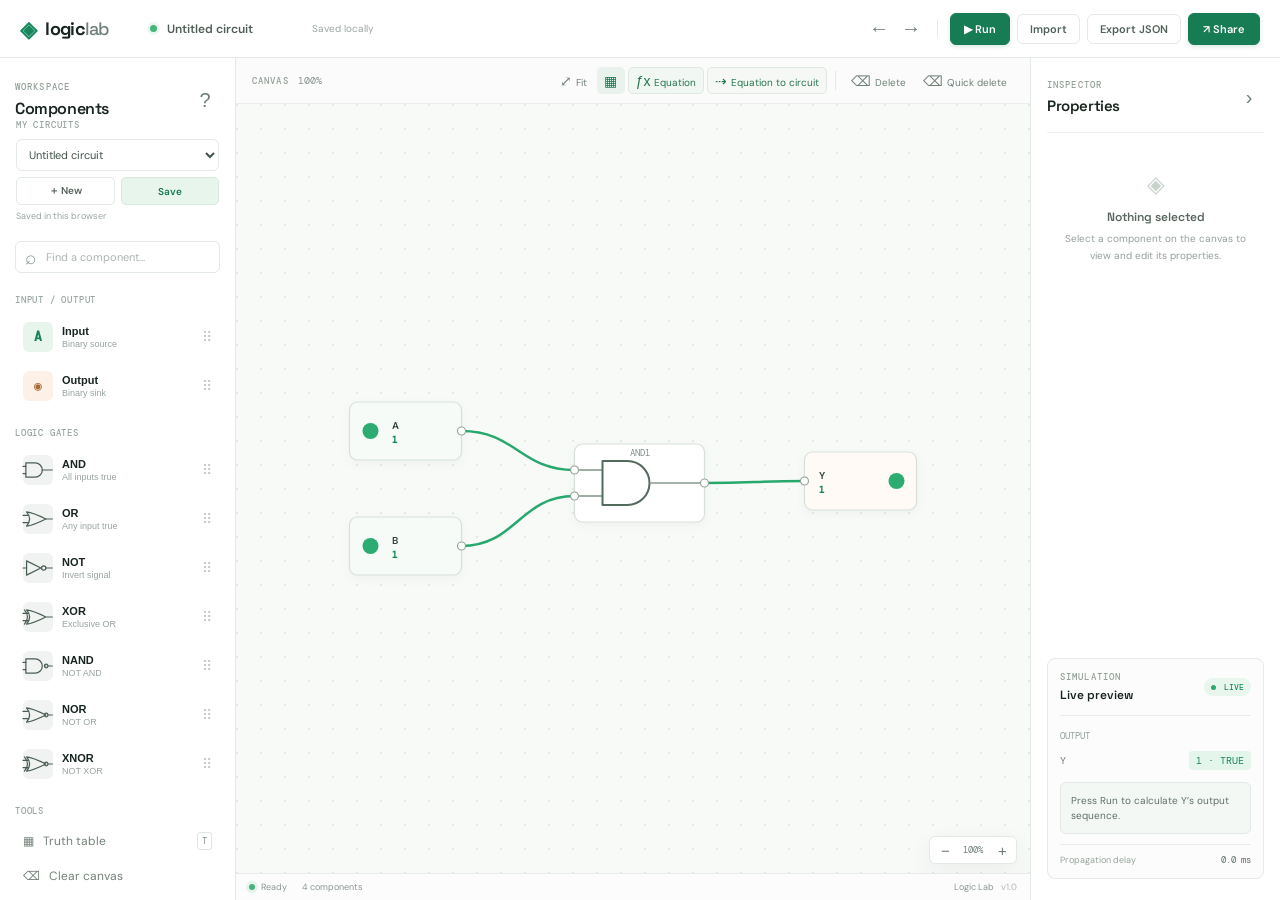
==== index.html @ 6791a7cc "Refresh canvas scroll navigation script" ====
<!doctype html>
<html lang="en">
<head>
  <meta charset="utf-8" />
  <meta name="viewport" content="width=device-width,initial-scale=1" />
  <meta name="theme-color" content="#f5f7f5" />
  <meta name="description" content="A modern, browser based Boolean logic circuit workbench." />
  <title>Logic Lab — Circuit Workbench</title>
  <link rel="preconnect" href="https://fonts.googleapis.com" />
  <link rel="preconnect" href="https://fonts.gstatic.com" crossorigin />
  <link href="https://fonts.googleapis.com/css2?family=DM+Mono:wght@400;500&family=DM+Sans:wght@400;500;600;700&family=Space+Grotesk:wght@500;600;700&display=swap" rel="stylesheet" />
  <link rel="stylesheet" href="style.css?v=20261019-33" />
</head>
<body>
  <header class="topbar">
    <a class="brand" href="#" aria-label="Logic Lab home"><span class="brand-mark">◈</span><span>logic<span class="brand-light">lab</span></span></a>
    <div class="project-name"><span class="live-dot"></span><input id="projectNameInput" class="project-name-input" value="Untitled circuit" maxlength="24" aria-label="Circuit name" title="Click to rename this circuit"/><span class="saved">Saved locally</span></div>
    <div class="top-actions"><div class="history-actions" style="display:inline-flex;flex-direction:row;flex-wrap:nowrap;align-items:center;gap:2px;white-space:nowrap"><button id="undoBtn" class="icon-btn" style="flex:0 0 30px" title="Undo (Ctrl/Cmd+Z)" aria-label="Undo">←</button><button id="redoBtn" class="icon-btn" style="flex:0 0 30px" title="Redo (Ctrl/Cmd+Shift+Z)" aria-label="Redo">→</button></div><span class="divider"></span><button id="runBtn" class="run-btn">▶ Run</button><button id="importBtn" class="quiet-btn">Import</button><button id="exportBtn" class="quiet-btn">Export JSON</button><button id="shareBtn" class="primary-btn">↗ <span>Share</span></button><input id="fileInput" type="file" accept="application/json,.json" hidden /></div>
  </header>
  <main class="app-shell">
    <aside class="left-rail">
      <div class="rail-heading"><div><div class="eyebrow">WORKSPACE</div><h1>Components</h1></div><button class="small-icon" id="helpBtn" title="How to use">?</button></div>
      <section class="circuit-manager" aria-label="Saved circuits"><div class="group-title">MY CIRCUITS</div><select id="circuitSelect" aria-label="Open a saved circuit"></select><div class="circuit-manager-actions"><button id="newCircuitBtn" type="button">＋ New</button><button id="saveCircuitBtn" type="button">Save</button></div><small>Saved in this browser</small></section>
      <label class="search"><span>⌕</span><input id="search" placeholder="Find a component…" /></label>
      <div class="component-group"><div class="group-title">INPUT / OUTPUT</div><div class="component-list">
        <button class="component" draggable="true" data-type="INPUT"><span class="comp-icon input-icon">A</span><span><b>Input</b><small>Binary source</small></span><span class="drag-hint">⠿</span></button>
        <button class="component" draggable="true" data-type="OUTPUT"><span class="comp-icon output-icon">◉</span><span><b>Output</b><small>Binary sink</small></span><span class="drag-hint">⠿</span></button>
      </div></div>
      <div class="component-group"><div class="group-title">LOGIC GATES</div><div class="component-list">
        <button class="component" draggable="true" data-type="AND"><span class="comp-icon gate-icon"><svg viewBox="0 0 42 28" aria-hidden="true"><path d="M4 4h13a10 10 0 0 1 0 20H4z"/><path d="M0 9h4M0 19h4M27 14h14"/></svg></span><span><b>AND</b><small>All inputs true</small></span><span class="drag-hint">⠿</span></button>
        <button class="component" draggable="true" data-type="OR"><span class="comp-icon gate-icon"><svg viewBox="0 0 42 28" aria-hidden="true"><path d="M5 4c9 1 17 5 27 10-10 5-18 9-27 10 6-7 6-13 0-20z"/><path d="M0 9h7M0 19h7M32 14h9"/></svg></span><span><b>OR</b><small>Any input true</small></span><span class="drag-hint">⠿</span></button>
        <button class="component" draggable="true" data-type="NOT"><span class="comp-icon gate-icon"><svg viewBox="0 0 42 28" aria-hidden="true"><path d="M0 14h5M5 4l20 10L5 24z"/><circle cx="29" cy="14" r="3"/><path d="M32 14h9"/></svg></span><span><b>NOT</b><small>Invert signal</small></span><span class="drag-hint">⠿</span></button>
        <button class="component" draggable="true" data-type="XOR"><span class="comp-icon gate-icon"><svg viewBox="0 0 42 28" aria-hidden="true"><path d="M5 4c9 1 17 5 27 10-10 5-18 9-27 10 6-7 6-13 0-20zM2 4c6 7 6 13 0 20M0 9h7M0 19h7M32 14h9"/></svg></span><span><b>XOR</b><small>Exclusive OR</small></span><span class="drag-hint">⠿</span></button>
        <button class="component" draggable="true" data-type="NAND"><span class="comp-icon gate-icon"><svg viewBox="0 0 42 28" aria-hidden="true"><path d="M4 4h13a10 10 0 0 1 0 20H4z"/><path d="M0 9h4M0 19h4M30 14h2M35 14h6"/><circle cx="32.5" cy="14" r="2.5"/></svg></span><span><b>NAND</b><small>NOT AND</small></span><span class="drag-hint">⠿</span></button>
        <button class="component" draggable="true" data-type="NOR"><span class="comp-icon gate-icon"><svg viewBox="0 0 42 28" aria-hidden="true"><path d="M5 4c9 1 17 5 27 10-10 5-18 9-27 10 6-7 6-13 0-20z"/><path d="M0 9h7M0 19h7M35 14h6"/><circle cx="32.5" cy="14" r="2.5"/></svg></span><span><b>NOR</b><small>NOT OR</small></span><span class="drag-hint">⠿</span></button>
        <button class="component" draggable="true" data-type="XNOR"><span class="comp-icon gate-icon"><svg viewBox="0 0 42 28" aria-hidden="true"><path d="M5 4c9 1 17 5 27 10-10 5-18 9-27 10 6-7 6-13 0-20zM2 4c6 7 6 13 0 20M0 9h7M0 19h7M35 14h6"/><circle cx="32.5" cy="14" r="2.5"/></svg></span><span><b>XNOR</b><small>NOT XOR</small></span><span class="drag-hint">⠿</span></button>
      </div></div>
      <div class="component-group"><div class="group-title">TOOLS</div><div class="tool-list"><button id="truthBtn">▦ <span>Truth table</span><kbd>T</kbd></button><button id="clearBtn">⌫ <span>Clear canvas</span></button><button id="termsBtn" type="button" title="Terms and laws reference" aria-label="Terms and laws" aria-haspopup="dialog">ⓘ <span>Terms &amp; laws</span></button></div></div>
      <div class="sidebar-foot"><span class="status-dot"></span> All changes saved in this browser</div>
    </aside>
    <section class="editor">
      <div class="canvas-toolbar"><div class="canvas-label"><span class="eyebrow">CANVAS</span><span class="zoom-label" id="zoomLabel">100%</span></div><div class="canvas-tools"><button id="fitBtn" title="Fit circuit">⤢ <span>Fit</span></button><button id="gridBtn" class="active" title="Toggle grid">▦</button><button id="equationBtn" title="Show the circuit as Boolean equations">ƒx <span>Equation</span></button><button id="buildEquationBtn" title="Build a circuit from a Boolean equation">⇢ <span>Equation to circuit</span></button><span class="divider"></span><button id="deleteBtn" title="Delete selected component or wire">⌫ <span>Delete</span></button><button id="quickDeleteBtn" class="quick-delete-btn" type="button" aria-pressed="false" title="Turn on click-to-delete">⌫ <span>Quick delete</span></button></div></div>
      <div id="canvasWrap" class="canvas-wrap"><svg id="canvas" aria-label="Logic circuit canvas"><defs><pattern id="grid" width="24" height="24" patternUnits="userSpaceOnUse"><circle cx="1" cy="1" r="1" fill="#dce3df" /></pattern><marker id="arrow" markerWidth="6" markerHeight="6" refX="5" refY="3" orient="auto"><path d="M0 0L6 3L0 6Z" fill="#73837a" /></marker></defs><rect id="gridRect" width="100%" height="100%" fill="url(#grid)"/><g id="wires"></g><g id="nodes"></g><g id="ghosts"></g></svg>
        <div class="canvas-empty" id="emptyState"><div class="empty-orbit"><span>¬</span><span>&amp;</span><span>∨</span><i>＋</i></div><h2>Your circuit starts here</h2><p>Drag a component onto the canvas<br/>or click one to add it.</p><div class="empty-shortcut"><kbd>⌘</kbd> <kbd>K</kbd><span>to search components</span></div></div>
        <div class="zoom-control"><button id="zoomOut" aria-label="Zoom out">−</button><span id="zoomReadout">100%</span><button id="zoomIn" aria-label="Zoom in">+</button></div>
      </div>
      <div class="bottom-panel" id="truthPanel"><div class="panel-head"><div><span class="eyebrow">ANALYSIS</span><h2>Truth table</h2></div><button class="small-icon" id="closeTruth" aria-label="Close truth table">×</button></div><div id="truthContent" class="truth-content"><div class="empty-analysis">Add an input and output to generate a truth table.</div></div></div>
      <div class="bottom-panel equation-panel" id="equationPanel"><div class="panel-head"><div><span class="eyebrow">ANALYSIS</span><h2>Boolean equations</h2></div><button class="small-icon" id="closeEquation" aria-label="Close Boolean equations">×</button></div><div id="equationContent" class="equation-content"><div class="empty-analysis">Add an output to show its Boolean equation.</div></div></div>
      <footer class="statusbar"><span><i class="status-dot"></i> Ready</span><span id="nodeCount">0 components</span><span class="status-right">Logic Lab <span>v1.0</span></span></footer>
    </section>
    <aside class="right-panel"><div class="properties-head"><div><div class="eyebrow">INSPECTOR</div><h2>Properties</h2></div><button class="small-icon" id="inspectorClose" title="Collapse inspector" aria-label="Collapse inspector">›</button></div><div id="inspector" class="inspector-content"><div class="inspector-empty"><div class="inspect-glyph">◈</div><h3>Nothing selected</h3><p>Select a component on the canvas to view and edit its properties.</p></div></div><div class="simulation-card"><div class="sim-head"><div><div class="eyebrow">SIMULATION</div><h3>Live preview</h3></div><span class="live-pill"><i></i> LIVE</span></div><div class="sim-result"><span class="sim-label">OUTPUT</span><div id="simOutputs" class="sim-output-list"><span class="no-output">Add an output node</span></div></div><div class="sim-foot"><span>Propagation delay</span><b>0.0 ms</b></div></div>
  </main>
  <div id="toast" class="toast" role="status"></div><div id="termsModal" class="modal-backdrop" hidden><section class="modal terms-modal" role="dialog" aria-modal="true" aria-labelledby="termsTitle"><button id="termsClose" class="modal-close" aria-label="Close terms">×</button><div class="eyebrow">LOGIC LAB REFERENCE</div><h2 id="termsTitle">Terms, laws &amp; gates</h2><p class="terms-intro">Boolean values are 0 (false) and 1 (true). In the equations below, + means OR, · means AND, a bar means NOT, and ⊕ means XOR.</p><div class="terms-grid"><section class="terms-section"><h3>Boolean laws</h3><dl class="terms-list"><div><dt>Identity</dt><dd>A + 0 = A, A · 1 = A. Adding 0 or ANDing with 1 leaves a value unchanged.</dd></div><div><dt>Annulment law</dt><dd>A + 1 = 1, A · 0 = 0. OR with 1 or AND with 0 fixes the result.</dd></div><div><dt>Idempotent</dt><dd>A + A = A, A · A = A. Repeating the same value has no effect.</dd></div><div><dt>Complement</dt><dd>A + Ā = 1, A · Ā = 0. A value and its inverse cover both cases.</dd></div><div><dt>Involution</dt><dd>Ā̄ = A. Negating a value twice returns the original value.</dd></div><div><dt>Commutative</dt><dd>A + B = B + A, A · B = B · A. The order of operands can change.</dd></div><div><dt>Associative</dt><dd>(A + B) + C = A + (B + C), and likewise for AND. Grouping can change.</dd></div><div><dt>Distributive</dt><dd>A · (B + C) = A · B + A · C, A + (B · C) = (A + B) · (A + C).</dd></div><div><dt>Absorption</dt><dd>A + (A · B) = A, A · (A + B) = A. The larger term adds nothing new.</dd></div><div><dt>De Morgan</dt><dd>(A · B)̄ = Ā + B̄, (A + B)̄ = Ā · B̄. NOT moves inward and swaps AND and OR.</dd></div><div><dt>Consensus</dt><dd>A · B + Ā · C + B · C = A · B + Ā · C. The consensus term is redundant.</dd></div><div><dt>XOR identity</dt><dd>A ⊕ A = 0, A ⊕ 0 = A, A ⊕ 1 = Ā.</dd></div><div><dt>Truth-table minimization</dt><dd>The app groups input rows that produce the same output to find a shorter equivalent equation.</dd></div></dl></section><section class="terms-section"><h3>Logic gates</h3><dl class="terms-list gate-terms"><div><dt>Input</dt><dd>A user-controlled 0 or 1 signal. Its optional repeating bit pattern is used for truth tables.</dd></div><div><dt>AND</dt><dd>Outputs 1 only when every connected input is 1.</dd></div><div><dt>OR</dt><dd>Outputs 1 when at least one connected input is 1.</dd></div><div><dt>NOT</dt><dd>One input, outputs its opposite (0 → 1, 1 → 0).</dd></div><div><dt>NAND</dt><dd>NOT AND: outputs 0 only when every connected input is 1.</dd></div><div><dt>NOR</dt><dd>NOT OR: outputs 1 only when every connected input is 0.</dd></div><div><dt>XOR</dt><dd>Outputs 1 when an odd number of connected inputs are 1, with two inputs, exactly one is 1.</dd></div><div><dt>XNOR</dt><dd>NOT XOR: outputs 1 when an even number of inputs are 1, with two inputs, both match.</dd></div><div><dt>Output</dt><dd>Displays the resulting signal. Connect it to the circuit you want to analyze.</dd></div></dl></section></div></section></div><div id="equationImportModal" class="modal-backdrop" hidden><div class="modal equation-import-modal" role="dialog" aria-modal="true" aria-labelledby="equationImportTitle"><button id="equationImportClose" class="modal-close" aria-label="Close">×</button><div class="eyebrow">EQUATION BUILDER</div><h2 id="equationImportTitle">Turn an equation into a circuit</h2><p>Use <code>&amp;</code> for AND, <code>+</code> for OR, and <code>~</code> for NOT. Group with parentheses. For example, <code>Y = ~(A &amp; B) + C</code>. NOT around a grouped AND or OR becomes a NAND or NOR gate. XOR and XNOR are not supported here yet.</p><label class="prop-label" for="equationInput">BOOLEAN EQUATION</label><textarea id="equationInput" class="equation-input" rows="4" maxlength="240" placeholder="Y = ~(A &amp; B) + C"></textarea><div id="equationInputStatus" class="equation-input-status" role="status">One equation per build. Input variables are created once, even when used more than once.</div><div class="equation-modal-actions"><button id="cancelEquationBuild" class="quiet-btn" type="button">Cancel</button><button id="createEquationCircuit" class="primary-btn" type="button">Build circuit</button></div></div></div><div id="modal" class="modal-backdrop" hidden><div class="modal"><button id="modalClose" class="modal-close">×</button><div class="eyebrow">LOGIC LAB</div><h2>Share your circuit</h2><p>Your design is saved in this browser. Export a JSON file to share it or continue on another device.</p><button id="modalExport" class="primary-btn">↓ Export circuit</button><button id="copyData" class="quiet-btn">Copy circuit data</button></div></div>
  <script src="app.js?v=20261020-07"></script>
</body>
</html>
---- style.css ----
:root{--paper:#f5f7f5;--white:#fff;--ink:#19251f;--muted:#84928a;--line:#e3e9e5;--green:#16875b;--mint:#e7f5ed;--orange:#e79655;--shadow:0 8px 24px #263d3010}*{box-sizing:border-box}body{margin:0;background:var(--paper);color:var(--ink);font-family:'DM Sans',sans-serif;font-size:13px}.topbar{height:58px;background:#fff;border-bottom:1px solid var(--line);display:flex;align-items:center;padding:0 20px;gap:40px}.brand{font-family:'Space Grotesk',sans-serif;font-weight:700;font-size:18px;letter-spacing:-.7px;color:var(--ink);text-decoration:none;display:flex;align-items:center;gap:9px}.brand-mark{color:#16875b;font-size:22px}.brand-light{font-weight:500;color:#718078}.project-name{display:flex;align-items:center;gap:5px;color:#4f5e56;font-weight:600;font-size:12px}.live-dot,.status-dot{width:7px;height:7px;background:#45b57d;border-radius:50%;display:inline-block;box-shadow:0 0 0 3px #45b57d1c}.saved{color:#9aa69f;font-size:10px;font-weight:400;margin-left:0}.top-actions{margin-left:auto;display:flex;align-items:center;gap:7px}.icon-btn,.small-icon{border:0;background:transparent;color:#708078;font-size:20px;width:30px;height:30px;border-radius:6px;cursor:pointer}.icon-btn:hover,.small-icon:hover{background:#f0f4f1}.divider{height:19px;width:1px;background:var(--line);margin:0 5px}.quiet-btn,.primary-btn{border:1px solid var(--line);background:#fff;padding:7px 12px;border-radius:6px;font:600 11px 'DM Sans',sans-serif;color:#506158;cursor:pointer}.quiet-btn:hover{border-color:#aabbb1}.primary-btn{background:#177c54;border-color:#177c54;color:#fff;padding:8px 14px;box-shadow:0 2px 4px #177c542a}.primary-btn:hover{background:#106c47}.app-shell{height:calc(100vh - 58px);min-height:570px;display:grid;grid-template-columns:236px minmax(420px,1fr) 250px}.left-rail,.right-panel{background:#fff;position:relative;z-index:1}.left-rail{border-right:1px solid var(--line);padding:23px 15px 48px}.rail-heading,.properties-head{display:flex;align-items:center;justify-content:space-between}.eyebrow{font:500 9px 'DM Mono',monospace;letter-spacing:1.1px;color:#94a198}.rail-heading h1,.properties-head h2{font:600 16px 'Space Grotesk',sans-serif;margin:5px 0 0;letter-spacing:-.4px}.search{display:flex;gap:8px;align-items:center;border:1px solid var(--line);border-radius:6px;height:32px;padding:0 9px;margin:17px 0 21px;color:#8a9990;font-size:19px}.search input{border:0;outline:0;width:100%;font:11px 'DM Sans',sans-serif;color:var(--ink)}.search input::placeholder{color:#abb5af}.component-group{margin:0 0 19px}.group-title{font:500 9px 'DM Mono',monospace;letter-spacing:.8px;color:#9aa69f;margin-bottom:8px;display:flex;justify-content:space-between}.group-title span{font-size:8px;border:1px solid var(--line);border-radius:3px;padding:1px 4px;letter-spacing:0}.component-list{display:grid;gap:4px}.component{width:100%;height:45px;background:#fff;border:1px solid transparent;border-radius:7px;display:flex;align-items:center;text-align:left;padding:5px 7px;gap:9px;cursor:grab;color:var(--ink);transition:.15s}.component:hover{background:#f7faf8;border-color:#e9eeea;transform:translateX(2px)}.component:active{cursor:grabbing}.component b{font-size:11px;display:block;font-weight:600}.component small{font-size:9px;color:#99a49e;display:block;margin-top:2px}.comp-icon{width:30px;height:30px;border-radius:6px;display:flex;justify-content:center;align-items:center;font:600 13px 'DM Mono',monospace;color:#18835a;background:#e8f5ed}.output-icon{color:#a96732;background:#fdf1e7}.gate-icon{color:#4b5e53;background:#f0f3f1;font-size:11px}.drag-hint{margin-left:auto;color:#c3cdc6;font-size:14px}.tool-list{display:grid;gap:3px}.tool-list button{height:32px;border:0;background:transparent;display:flex;align-items:center;gap:9px;color:#748178;font:12px 'DM Sans',sans-serif;padding:0 8px;border-radius:5px;cursor:pointer}.tool-list button:hover{background:#f3f6f4;color:#245a40}.tool-list kbd{margin-left:auto}.sidebar-foot{position:absolute;bottom:16px;left:16px;font-size:9px;color:#96a39b;display:flex;align-items:center;gap:7px}.sidebar-foot .status-dot{width:6px;height:6px}.editor{position:relative;overflow:hidden;display:flex;flex-direction:column;min-width:0}.canvas-toolbar{height:46px;display:flex;align-items:center;justify-content:space-between;padding:0 16px;background:#fafbfa;border-bottom:1px solid #e9eeea}.canvas-label{display:flex;align-items:center;gap:9px}.zoom-label{font:10px 'DM Mono',monospace;color:#87958d}.canvas-tools{display:flex;align-items:center;gap:3px}.canvas-tools button{border:0;background:transparent;border-radius:5px;height:27px;min-width:28px;padding:0 7px;color:#718078;cursor:pointer;font-size:14px}.canvas-tools button:hover,.canvas-tools button.active{background:#eaf2ed;color:#18794f}.canvas-tools button span{font:10px 'DM Sans',sans-serif}.canvas-wrap{position:relative;flex:1;overflow:hidden;background:#f8faf8}#canvas{width:100%;height:100%;touch-action:none;display:block}.canvas-empty{position:absolute;left:50%;top:47%;transform:translate(-50%,-50%);text-align:center;pointer-events:none;color:#85928a}.empty-orbit{position:relative;width:116px;height:88px;margin:0 auto 15px;border:1px dashed #cbd8cf;border-radius:50%;display:flex;align-items:center;justify-content:space-evenly;color:#638171;font:17px 'DM Mono',monospace}.empty-orbit:before{content:'';position:absolute;inset:10px 18px;border:1px solid #e0e9e3;border-radius:50%}.empty-orbit i{position:absolute;right:-5px;top:-4px;width:22px;height:22px;background:#fff;border:1px solid #e0e9e3;border-radius:50%;font:14px sans-serif;font-style:normal;display:grid;place-items:center;color:#178256}.canvas-empty h2{font:600 16px 'Space Grotesk',sans-serif;color:#526159;margin:0 0 6px}.canvas-empty p{font-size:11px;line-height:1.7;margin:0;color:#95a199}.empty-shortcut{font-size:9px;color:#9aa59e;margin-top:16px;display:flex;align-items:center;justify-content:center;gap:3px}.empty-shortcut span{margin-left:5px}kbd{border:1px solid #dfe5e1;border-radius:3px;background:#fff;padding:2px 4px;font:9px 'DM Mono',monospace;color:#7c8981}.canvas-hint{position:absolute;bottom:13px;left:15px;color:#a0aaa4;font-size:9px;pointer-events:none}.hint-key{font:9px 'DM Mono',monospace;border:1px solid #dfe5e1;border-radius:3px;padding:2px 4px;background:#fff}.hint-sep{padding:0 5px;color:#c0c9c3}.zoom-control{position:absolute;bottom:9px;right:13px;display:flex;align-items:center;gap:9px;background:white;border:1px solid var(--line);border-radius:6px;height:28px;padding:0 5px;box-shadow:var(--shadow);font:9px 'DM Mono',monospace;color:#728078}.zoom-control button{border:0;background:transparent;color:#6d7b72;cursor:pointer;font-size:15px;width:19px}.right-panel{border-left:1px solid var(--line);padding:21px 16px;display:flex;flex-direction:column}.properties-head{padding-bottom:17px;border-bottom:1px solid #edf0ee}.properties-head h2{font-size:15px}.inspector-content{flex:1;min-height:145px}.inspector-empty{padding:36px 12px;text-align:center;color:#94a198}.inspect-glyph{font-size:23px;color:#c8d3cc;margin-bottom:10px}.inspector-empty h3{font:600 12px 'Space Grotesk',sans-serif;color:#58665e;margin:0 0 6px}.inspector-empty p{font-size:10px;line-height:1.65;margin:0}.simulation-card{border:1px solid #e5ebe7;border-radius:8px;background:#fbfcfb;padding:12px;margin-top:auto}.sim-head{display:flex;justify-content:space-between;align-items:center}.sim-head h3{font:600 12px 'Space Grotesk',sans-serif;margin:4px 0 0}.live-pill{font:500 8px 'DM Mono',monospace;color:#1b8a5b;background:#e8f6ee;border-radius:20px;padding:4px 7px}.live-pill i{display:inline-block;width:5px;height:5px;background:#2bab70;border-radius:50%;margin-right:3px}.sim-result{border-top:1px solid #e8ede9;border-bottom:1px solid #e8ede9;margin-top:12px;padding:10px 0}.sim-label{font:9px 'DM Mono',monospace;color:#929f97}.sim-output-list{margin-top:8px;display:grid;gap:7px}.no-output{font-size:10px;color:#a1aca5}.sim-foot{padding-top:9px;display:flex;justify-content:space-between;font-size:9px;color:#98a39c}.sim-foot b{font:9px 'DM Mono',monospace;color:#637168}.shortcut-card{margin-top:17px;padding:12px;border-top:1px solid #edf0ee}.shortcut-card .eyebrow{margin-bottom:11px}.shortcut-card>div:not(.eyebrow){display:flex;align-items:center;gap:9px;margin:8px 0;color:#8a9790;font-size:9px}.shortcut-card kbd{min-width:39px;text-align:center}.statusbar{height:27px;border-top:1px solid #e6ebe7;display:flex;align-items:center;gap:15px;padding:0 13px;background:#fbfcfb;color:#8c9991;font-size:9px}.statusbar .status-dot{width:6px;height:6px;margin-right:4px}.status-right{margin-left:auto}.status-right span{color:#b1bab4;margin-left:5px}.bottom-panel{display:none;position:absolute;z-index:4;left:20px;right:20px;bottom:34px;max-height:45%;background:#fff;border:1px solid var(--line);border-radius:9px;box-shadow:0 10px 35px #20392c1b;padding:15px;overflow:auto}.bottom-panel.open{display:block}.panel-head{display:flex;justify-content:space-between;align-items:center}.panel-head h2{font:600 14px 'Space Grotesk',sans-serif;margin:4px 0}.empty-analysis{color:#9aa49e;padding:20px 2px;font-size:11px}.truth-table{border-collapse:collapse;margin-top:12px;width:100%;font:10px 'DM Mono',monospace}.truth-table th{text-align:left;color:#75847a;background:#f5f8f6}.truth-table td,.truth-table th{padding:7px 10px;border-bottom:1px solid #edf1ee}.truth-table td:last-child{color:#177c54;font-weight:500}.truth-one{color:#16875b}.truth-zero{color:#aab4ad}.truth-table tr:nth-child(even){background:#fbfcfb}.toast{position:fixed;z-index:10;bottom:24px;left:50%;transform:translate(-50%,15px);opacity:0;background:#20372b;color:#fff;padding:10px 15px;border-radius:6px;font-size:11px;transition:.2s;pointer-events:none;box-shadow:0 6px 20px #0002}.toast.show{opacity:1;transform:translate(-50%,0)}.modal-backdrop{position:fixed;inset:0;background:#10221860;z-index:9;display:grid;place-items:center}.modal-backdrop[hidden]{display:none}.modal{width:min(360px,calc(100% - 30px));background:#fff;border-radius:11px;padding:27px;box-shadow:0 20px 80px #10221845;position:relative}.modal-close{position:absolute;right:14px;top:11px;border:0;background:none;color:#819087;font-size:21px;cursor:pointer}.modal h2{font:600 20px 'Space Grotesk',sans-serif;margin:8px 0}.modal p{font-size:12px;line-height:1.7;color:#829087;margin:0 0 18px}.modal .quiet-btn{margin-left:7px}.property-form{padding-top:17px}.prop-label{font:9px 'DM Mono',monospace;color:#95a198;letter-spacing:.5px;display:block;margin:13px 0 6px}.prop-input{width:100%;height:32px;padding:0 8px;border:1px solid var(--line);border-radius:5px;font:11px 'DM Sans',sans-serif;color:#35443a;outline-color:#83c49f}.prop-toggle{display:flex;align-items:center;justify-content:space-between;font-size:11px;color:#65736b;margin-top:15px}.toggle{border:0;border-radius:20px;background:#dce4de;width:34px;height:19px;padding:2px;cursor:pointer}.toggle i{display:block;width:15px;height:15px;background:#fff;border-radius:50%;transition:.15s;box-shadow:0 1px 3px #0002}.toggle.on{background:#38a673}.toggle.on i{transform:translateX(15px)}.property-note{font-size:9px;line-height:1.6;color:#98a49c;margin-top:13px}.sim-row{display:flex;align-items:center;gap:7px;font:10px 'DM Mono',monospace;color:#738179}.sim-val{margin-left:auto;background:#eef2ef;border-radius:4px;padding:3px 7px;color:#86928a}.sim-val.on{background:#e4f5eb;color:#16875b}.node-group{cursor:grab}.node-group.selected .node-shape{stroke:#38a673;stroke-width:2}.node-title{font:600 10px 'DM Sans',sans-serif;fill:#314238;pointer-events:none}.node-label{font:9px 'DM Mono',monospace;fill:#819087;pointer-events:none}.node-shape{fill:white;stroke:#d7e1da;stroke-width:1.2;filter:drop-shadow(0px 3px 4px #1d38260b)}.node-input .node-shape{fill:#f6fbf7}.node-output .node-shape{fill:#fffaf6}.gate-symbol{font:500 19px 'DM Mono',monospace;fill:#536b5d;pointer-events:none}.port{fill:#fff;stroke:#93a79a;stroke-width:1.2;cursor:crosshair}.port:hover{fill:#48b47c;stroke:#16875b}.port.active{fill:#42ad76;stroke:#16875b}.wire{fill:none;stroke:#9aaba0;stroke-width:2;pointer-events:stroke;cursor:pointer}.wire.on{stroke:#27a86d;stroke-width:2.5}.wire:hover{stroke:#e49a5a;stroke-width:3}.wire-label{fill:#18855a;font:9px 'DM Mono',monospace}.node-value{font:600 9px 'DM Mono',monospace}.node-value.on{fill:#178657}.node-value.off{fill:#a5b1aa}.node-delete{fill:#e48c72;opacity:0;cursor:pointer}.node-group:hover .node-delete,.node-group.selected .node-delete{opacity:1}.right-panel.collapsed{width:42px;padding:18px 6px}.right-panel.collapsed>*:not(.properties-head){display:none}.right-panel.collapsed .properties-head{border:0}.right-panel.collapsed .properties-head>div{display:none}.right-panel.collapsed .small-icon{transform:rotate(180deg)}
@media(max-width:900px){.app-shell{grid-template-columns:205px minmax(350px,1fr)}.right-panel{display:none}.topbar{gap:20px}.project-name .saved{display:none}}@media(max-width:620px){.topbar{padding:0 11px;gap:10px;height:52px}.brand{font-size:16px}.project-name{font-size:10px}.top-actions{gap:3px}.top-actions .quiet-btn{display:none}.top-actions .icon-btn{font-size:18px;width:25px}.top-actions .divider{display:none}.primary-btn{padding:7px 10px}.app-shell{height:calc(100vh - 52px);grid-template-columns:56px minmax(0,1fr);min-height:490px}.left-rail{padding:14px 6px}.rail-heading,.search,.group-title,.component b,.component small,.drag-hint,.tool-list button span,.sidebar-foot{display:none}.component-group{margin:0 0 12px}.component-list{gap:5px}.component{height:42px;justify-content:center;padding:4px 0}.comp-icon{width:31px;height:31px}.tool-list button{justify-content:center;padding:0}.tool-list kbd{display:none}.canvas-hint{font-size:8px}.zoom-control{bottom:35px}.canvas-toolbar{height:41px}.bottom-panel{left:8px;right:8px;bottom:60px}}
.gate-outline{fill:#fff;stroke:#536b5d;stroke-width:2;stroke-linejoin:round;pointer-events:none}.gate-extra{fill:none;stroke:#536b5d;stroke-width:2;stroke-linecap:round;pointer-events:none}.gate-lead{fill:none;stroke:#879b8e;stroke-width:1.6;pointer-events:none}.gate-bubble{fill:#fff;stroke:#536b5d;stroke-width:2;pointer-events:none}.node-group.selected .gate-outline,.node-group.selected .gate-extra{stroke:#269566}.node-group.selected .gate-bubble{stroke:#269566}
.port[data-port="out"]{cursor:grab}.port[data-port="out"]:active{cursor:grabbing}.wire-preview{stroke:#1d9b66;stroke-dasharray:5 4;stroke-width:2.5;pointer-events:none}#arrow path{fill:#73837a}.wire-preview+marker path{fill:#1d9b66}
.run-btn{border:1px solid #177c54;background:#177c54;color:#fff;padding:8px 13px;border-radius:6px;font:600 11px 'DM Sans',sans-serif;cursor:pointer;box-shadow:0 2px 4px #177c542a}.run-btn:hover{background:#106c47}.run-result{margin-top:12px;padding:10px;background:#f4f8f5;border:1px solid #e3e9e5;border-radius:6px;color:#617168;font:10px 'DM Sans',sans-serif;line-height:1.5}.run-result strong{display:block;color:#26382e;font-size:11px}.run-result small{color:#8a9990}.run-bits{margin:4px 0;color:#16875b;font:600 12px 'DM Mono',monospace;overflow-wrap:anywhere}@media(max-width:620px){.run-btn{padding:7px 8px;font-size:10px}}
.wire-hit{fill:none;stroke:transparent;stroke-width:16;pointer-events:stroke;cursor:pointer;vector-effect:non-scaling-stroke}.wire:not(.wire-preview){pointer-events:none}.wire-hit:hover{stroke:#e7965530}
.wire-hit{stroke:#16875b;stroke-opacity:0;stroke-width:20;pointer-events:stroke;cursor:pointer;vector-effect:non-scaling-stroke;touch-action:none}.wire-hit:hover{stroke-opacity:.14}.wire:not(.wire-preview){pointer-events:none}.wire-preview+marker path{display:none}
.sequence-editors{display:flex;align-items:center;gap:8px;flex-wrap:wrap;margin:0 0 12px;padding:10px;background:#f6f9f7;border:1px solid var(--line);border-radius:7px}.sequence-editors>strong{font:600 11px 'DM Sans',sans-serif;color:#405249}.sequence-editors>span{font-size:9px;color:#8b9890}.sequence-editors label{display:flex;align-items:center;gap:5px;font:600 10px 'DM Mono',monospace;color:#526159}.sequence-input{width:120px;max-width:28vw;padding:6px 7px;border:1px solid #d9e3dc;border-radius:5px;background:#fff;color:#16875b;font:600 11px 'DM Mono',monospace}.sequence-input:focus{outline:2px solid #a8dbc0;border-color:#39a575}.shortcut-action{padding:2px 5px;border:1px solid #dfe5e1;border-radius:3px;background:#fff;font:9px 'DM Mono',monospace;color:#526159;cursor:pointer}.shortcut-action:hover{border-color:#16875b;color:#16875b}
.project-name-input{width:145px;max-width:24vw;border:1px solid transparent;border-radius:4px;background:transparent;padding:3px 4px;color:#4f5e56;font:600 12px 'DM Sans',sans-serif}.project-name-input:hover{border-color:#e3e9e5}.project-name-input:focus{outline:2px solid #a8dbc0;border-color:#39a575;background:#fff}.port[data-port="in"]{cursor:grab}.port[data-port="in"]:active{cursor:grabbing}.gate-connected-hint{font-size:9px;color:#84928a}
.port[data-port="in"]{cursor:grab;touch-action:none}.port[data-port="in"]:active{cursor:grabbing}.app-shell{transition:grid-template-columns .22s ease}@media(min-width:901px){.app-shell.inspector-collapsed{grid-template-columns:236px minmax(420px,1fr) 42px}}@media(prefers-reduced-motion:reduce){.app-shell{transition:none}}
.port{cursor:grab}.port:active{cursor:grabbing}
.history-actions{display:flex;flex-direction:row;flex-wrap:nowrap;align-items:center;gap:2px;white-space:nowrap}.top-actions{flex-wrap:nowrap}.wire.selected{stroke:#e79655;stroke-width:3}.canvas-tools button.quick-delete-btn.active{background:#fff0e2;color:#a65c20;box-shadow:inset 0 0 0 1px #f0c79f}.wire-hit{cursor:pointer}
/* Layout overrides for history controls and a fully expanding canvas. */
.history-actions{display:inline-flex!important;flex-direction:row!important;flex-wrap:nowrap!important;align-items:center;gap:2px;white-space:nowrap;flex:0 0 auto}.history-actions>.icon-btn{flex:0 0 30px}.top-actions{flex-wrap:nowrap}.app-shell{grid-template-columns:236px minmax(0,1fr) 250px}.app-shell.inspector-collapsed{grid-template-columns:236px minmax(0,1fr) 42px!important}.right-panel.collapsed{width:42px;min-width:0;overflow:hidden;padding:18px 6px}
@media(max-width:900px){.app-shell{grid-template-columns:190px minmax(0,1fr) 230px}.app-shell.inspector-collapsed{grid-template-columns:190px minmax(0,1fr) 42px!important}.right-panel{display:flex}}
@media(max-width:720px){.app-shell{grid-template-columns:56px minmax(0,1fr)}.app-shell.inspector-collapsed{grid-template-columns:56px minmax(0,1fr)!important}.right-panel{display:none}}
.circuit-manager{margin:0 0 19px;padding:0 1px}.circuit-manager select{width:100%;height:32px;padding:0 8px;border:1px solid var(--line);border-radius:6px;background:#fff;color:#435249;font:11px 'DM Sans',sans-serif}.circuit-manager-actions{display:flex;gap:6px;margin-top:6px}.circuit-manager-actions button{height:28px;flex:1;border:1px solid var(--line);border-radius:5px;background:#fff;color:#526158;font:600 10px 'DM Sans',sans-serif;cursor:pointer}.circuit-manager-actions button:hover{border-color:#8bbda1;background:#f5faf6;color:#18794f}.circuit-manager-actions #saveCircuitBtn{background:#e8f5ed;border-color:#d6ebdd;color:#18794f}.circuit-manager small{display:block;margin-top:5px;color:#9aa69f;font-size:9px}
@media(max-width:620px){.circuit-manager{display:none}}
.left-rail{overflow-y:auto}
.sidebar-foot{position:static;left:auto;bottom:auto;margin-top:10px;padding:10px 1px 4px;border-top:1px solid #edf0ee}
.gate-icon svg{display:block;width:30px;height:24px;overflow:visible;fill:none;stroke:currentColor;stroke-width:1.7;stroke-linecap:round;stroke-linejoin:round}
.inspector-content{overflow-y:auto}.gate-truth{margin-top:18px;padding-top:12px;border-top:1px solid #edf0ee}.gate-truth .prop-label{margin-top:0}.gate-truth .run-bits{white-space:normal}.gate-truth-order{display:block;color:#8a9790;font-size:9px;line-height:1.5;margin:4px 0 8px}.gate-truth .truth-table{margin-top:8px}.gate-truth .truth-table th,.gate-truth .truth-table td{padding:6px 7px}
.truth-expand-btn{border:1px solid #dfe8e2;background:#f8fbf9;color:#25724d;border-radius:5px;padding:6px 9px;margin:10px 0;font:600 10px 'DM Sans',sans-serif;cursor:pointer}.truth-expand-btn:hover{background:#eaf5ee;border-color:#b9d8c5}.truth-table-scroll{max-width:100%;overflow-x:auto;overscroll-behavior-x:contain}.truth-table-scroll .truth-table{width:max-content;min-width:100%}.truth-table-scroll .truth-table th,.truth-table-scroll .truth-table td{white-space:nowrap}
.sequence-input{overflow:hidden;text-overflow:ellipsis;white-space:nowrap}
.panel-head .truth-expand-btn{margin:0 auto 0 18px;white-space:nowrap}.logic-overbar{display:inline-block;border-top:1.5px solid currentColor;padding-top:.22em;line-height:1.05;vertical-align:baseline}
.gate-name-suffix{color:#87958d;font:8px 'DM Mono',monospace;white-space:nowrap}

.processed-work{margin:10px 0 4px;border:1px solid #e3eae5;border-radius:7px;background:#fbfcfb}.processed-work summary{padding:9px 11px;color:#26744e;font:600 10px 'DM Sans',sans-serif;cursor:pointer;list-style:none}.processed-work summary::-webkit-details-marker{display:none}.processed-work summary::after{content:'＋';float:right;color:#87958d}.processed-work[open] summary::after{content:'−'}.processed-equations{padding:0 8px 6px}.processed-equations .equation-row:first-child{border-top:1px solid #edf0ee}
.equation-item{border-top:1px solid #edf0ee}.equation-item .equation-row{border-top:0}.equation-item .processed-work{margin:8px 0 2px}.equation-simplified{margin-top:7px;padding:6px 8px;border-radius:5px;background:#f1f7f3;color:#26744e}.equation-simplified b{font:600 9px 'DM Sans',sans-serif;color:#26744e}.simplify-steps{margin:0;padding:8px 10px 8px 28px;color:#68766e;font:10px/1.6 'DM Sans',sans-serif}.simplify-steps li{padding:3px 0}.simplify-steps span{font:10px 'DM Mono',monospace;color:#34463a}.equation-original{color:#39493f}
.simplify-step{display:grid;grid-template-columns:16px minmax(0,1fr);align-items:start;gap:6px;padding:7px 10px;border-top:1px solid #edf0ee;font:10px/1.5 'DM Mono',monospace;color:#34463a}.simplify-step b{text-align:center;color:#16875b}.simplify-nochange{padding:8px 10px;color:#68766e;font:10px/1.6 'DM Sans',sans-serif}.simplify-nochange span{font:10px 'DM Mono',monospace;color:#34463a}
.simplify-step-content{min-width:0}.simplify-equation{display:block}.simplify-law{display:inline-block;margin-top:4px;padding:2px 6px;border-radius:10px;background:#edf5ef;color:#4c765b;font:600 9px/1.3 'DM Sans',sans-serif;letter-spacing:.1px}
.simplify-chain{display:flex;align-items:center;flex-wrap:wrap;gap:6px;padding:8px 10px;font:10px/1.6 'DM Mono',monospace;color:#34463a}.simplify-chain b{color:#16875b}
.equation-import-modal{width:min(520px,calc(100% - 30px))}.equation-import-modal p code{padding:1px 4px;border-radius:3px;background:#f1f6f2;color:#28744f;font:11px 'DM Mono',monospace}.equation-input{display:block;width:100%;resize:vertical;padding:11px;border:1px solid var(--line);border-radius:6px;background:#fbfcfb;color:#34463a;font:13px/1.6 'DM Mono',monospace;outline-color:#83c49f}.equation-input:focus{border-color:#39a575}.equation-input-status{min-height:20px;margin-top:6px;color:#89968f;font-size:10px}.equation-input-status.error{color:#b34d3f}.equation-modal-actions{display:flex;justify-content:flex-end;gap:8px;margin-top:15px}.canvas-tools #buildEquationBtn{background:#f5f8f5;border:1px solid #dfe9e2;color:#26744e}
@media(max-width:720px){.canvas-tools #buildEquationBtn span{display:none}.canvas-tools #buildEquationBtn{padding:0 5px}}
.canvas-tools #equationBtn{background:#f1f7f3;color:#26744e;border:1px solid #dfe9e2}.canvas-tools #equationBtn:hover{background:#e6f3eb}.gate-array-button{border:0;background:transparent;color:#177c54;font:inherit;font-weight:600;padding:0;cursor:pointer;white-space:nowrap}.gate-array-button:hover{text-decoration:underline}.gate-array-value{cursor:pointer}.gate-array-value:hover{background:#eaf5ee!important;outline:1px solid #b4d8c2}.gate-equation-details{margin-top:12px;padding:12px;border:1px solid #e4ebe6;border-radius:7px;background:#fbfcfb}.gate-detail-heading{display:flex;justify-content:space-between;gap:12px;align-items:center;margin-bottom:8px}.gate-detail-heading strong{font:600 12px 'Space Grotesk',sans-serif;color:#294233}.gate-detail-heading span,.gate-detail-equation>span{font:9px 'DM Mono',monospace;color:#89968f;letter-spacing:.5px}.gate-detail-input{display:grid;grid-template-columns:minmax(90px,1fr) minmax(0,2fr);gap:8px;border-top:1px solid #edf0ee;padding:6px 0;font:10px 'DM Mono',monospace;color:#69776f}.gate-detail-input code{font:inherit;color:#16875b;overflow-wrap:anywhere}.gate-detail-equation{border-top:1px solid #edf0ee;padding-top:8px;margin-top:4px}.gate-detail-equation>div{font:12px 'DM Mono',monospace;color:#34463a;overflow-wrap:anywhere;margin-top:5px}.equation-panel{max-height:55%}.equation-content{padding:8px 2px}.equation-explanation{font-size:10px;color:#829087;margin:2px 0 10px}.equation-row{display:grid;grid-template-columns:minmax(70px,auto) 1fr;gap:8px;border-top:1px solid #edf0ee;padding:9px 3px;font:12px 'DM Mono',monospace}.equation-row strong{color:#177c54}.equation-row span{overflow-wrap:anywhere;color:#39493f}.equation-output{background:#f5f9f6}.equation-cycle{color:#b16c3f;font-style:italic}

.terms-modal{width:min(820px,calc(100% - 28px));max-height:min(84vh,820px);overflow:auto;padding:26px}.terms-modal h2{margin-bottom:6px}.terms-intro{margin-bottom:16px!important}.terms-grid{display:grid;grid-template-columns:minmax(0,1.25fr) minmax(230px,.75fr);gap:18px}.terms-section h3{margin:0 0 8px;color:#26744e;font:600 12px 'Space Grotesk',sans-serif}.terms-list{margin:0;border:1px solid #e7ede8;border-radius:7px;overflow:hidden}.terms-list>div{padding:8px 10px;border-top:1px solid #edf1ee}.terms-list>div:first-child{border-top:0}.terms-list dt{margin-bottom:3px;color:#354a3c;font:600 10px 'DM Sans',sans-serif}.terms-list dd{margin:0;color:#718077;font:10px/1.5 'DM Sans',sans-serif}.terms-list dd:first-letter{color:inherit}.gate-terms>div{padding:9px 10px}.terms-modal .modal-close{position:sticky;float:right;top:0;margin-right:-12px;margin-top:-12px;z-index:1;background:#fff;border-radius:50%}
@media(max-width:700px){.terms-modal{padding:21px 16px}.terms-grid{grid-template-columns:1fr;gap:16px}}
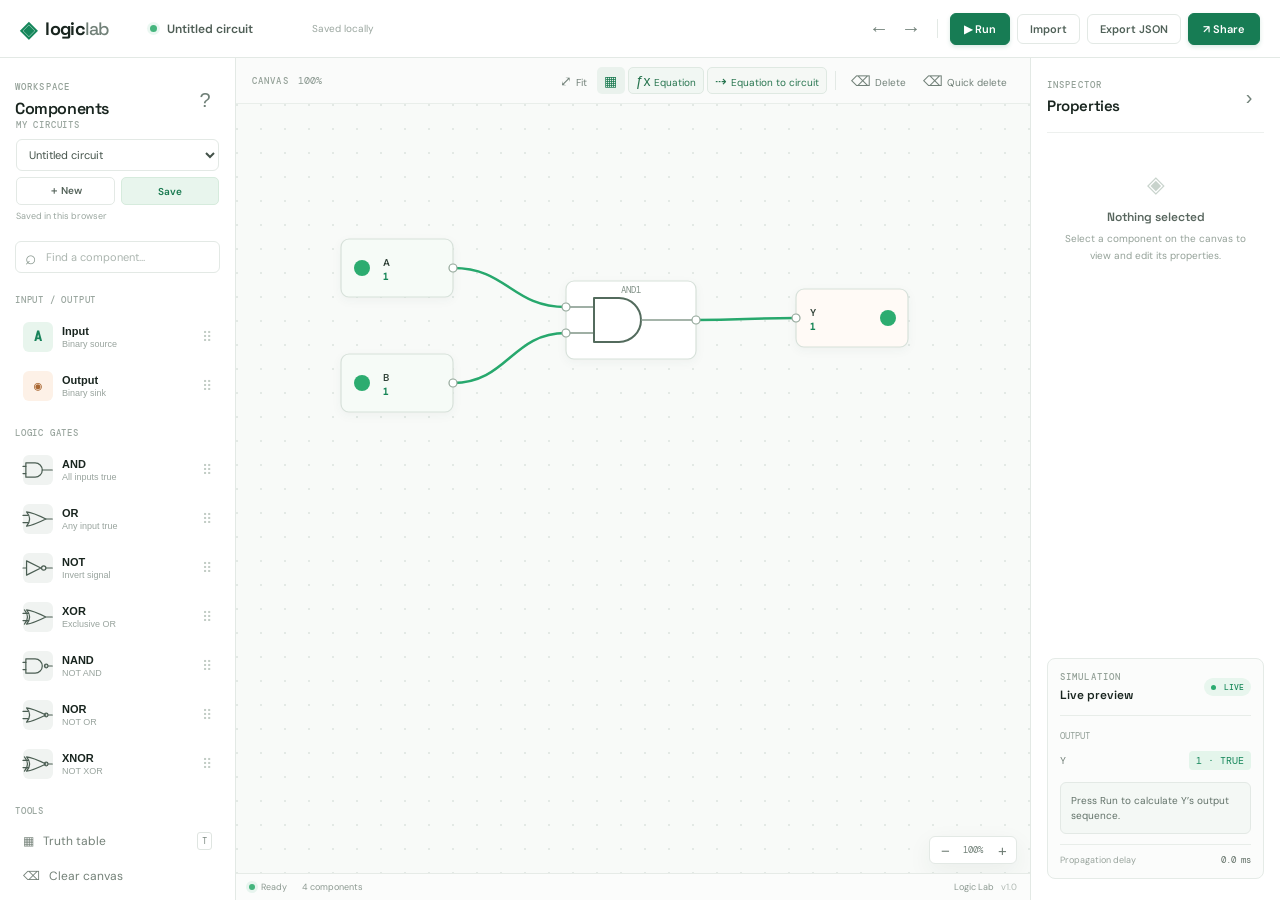
==== commit 75527066: "Load app without automatic fitting" ====
--- a/index.html
+++ b/index.html
@@ -51,6 +51,6 @@
     <aside class="right-panel"><div class="properties-head"><div><div class="eyebrow">INSPECTOR</div><h2>Properties</h2></div><button class="small-icon" id="inspectorClose" title="Collapse inspector" aria-label="Collapse inspector">›</button></div><div id="inspector" class="inspector-content"><div class="inspector-empty"><div class="inspect-glyph">◈</div><h3>Nothing selected</h3><p>Select a component on the canvas to view and edit its properties.</p></div></div><div class="simulation-card"><div class="sim-head"><div><div class="eyebrow">SIMULATION</div><h3>Live preview</h3></div><span class="live-pill"><i></i> LIVE</span></div><div class="sim-result"><span class="sim-label">OUTPUT</span><div id="simOutputs" class="sim-output-list"><span class="no-output">Add an output node</span></div></div><div class="sim-foot"><span>Propagation delay</span><b>0.0 ms</b></div></div>
   </main>
   <div id="toast" class="toast" role="status"></div><div id="termsModal" class="modal-backdrop" hidden><section class="modal terms-modal" role="dialog" aria-modal="true" aria-labelledby="termsTitle"><button id="termsClose" class="modal-close" aria-label="Close terms">×</button><div class="eyebrow">LOGIC LAB REFERENCE</div><h2 id="termsTitle">Terms, laws &amp; gates</h2><p class="terms-intro">Boolean values are 0 (false) and 1 (true). In the equations below, + means OR, · means AND, a bar means NOT, and ⊕ means XOR.</p><div class="terms-grid"><section class="terms-section"><h3>Boolean laws</h3><dl class="terms-list"><div><dt>Identity</dt><dd>A + 0 = A, A · 1 = A. Adding 0 or ANDing with 1 leaves a value unchanged.</dd></div><div><dt>Annulment law</dt><dd>A + 1 = 1, A · 0 = 0. OR with 1 or AND with 0 fixes the result.</dd></div><div><dt>Idempotent</dt><dd>A + A = A, A · A = A. Repeating the same value has no effect.</dd></div><div><dt>Complement</dt><dd>A + Ā = 1, A · Ā = 0. A value and its inverse cover both cases.</dd></div><div><dt>Involution</dt><dd>Ā̄ = A. Negating a value twice returns the original value.</dd></div><div><dt>Commutative</dt><dd>A + B = B + A, A · B = B · A. The order of operands can change.</dd></div><div><dt>Associative</dt><dd>(A + B) + C = A + (B + C), and likewise for AND. Grouping can change.</dd></div><div><dt>Distributive</dt><dd>A · (B + C) = A · B + A · C, A + (B · C) = (A + B) · (A + C).</dd></div><div><dt>Absorption</dt><dd>A + (A · B) = A, A · (A + B) = A. The larger term adds nothing new.</dd></div><div><dt>De Morgan</dt><dd>(A · B)̄ = Ā + B̄, (A + B)̄ = Ā · B̄. NOT moves inward and swaps AND and OR.</dd></div><div><dt>Consensus</dt><dd>A · B + Ā · C + B · C = A · B + Ā · C. The consensus term is redundant.</dd></div><div><dt>XOR identity</dt><dd>A ⊕ A = 0, A ⊕ 0 = A, A ⊕ 1 = Ā.</dd></div><div><dt>Truth-table minimization</dt><dd>The app groups input rows that produce the same output to find a shorter equivalent equation.</dd></div></dl></section><section class="terms-section"><h3>Logic gates</h3><dl class="terms-list gate-terms"><div><dt>Input</dt><dd>A user-controlled 0 or 1 signal. Its optional repeating bit pattern is used for truth tables.</dd></div><div><dt>AND</dt><dd>Outputs 1 only when every connected input is 1.</dd></div><div><dt>OR</dt><dd>Outputs 1 when at least one connected input is 1.</dd></div><div><dt>NOT</dt><dd>One input, outputs its opposite (0 → 1, 1 → 0).</dd></div><div><dt>NAND</dt><dd>NOT AND: outputs 0 only when every connected input is 1.</dd></div><div><dt>NOR</dt><dd>NOT OR: outputs 1 only when every connected input is 0.</dd></div><div><dt>XOR</dt><dd>Outputs 1 when an odd number of connected inputs are 1, with two inputs, exactly one is 1.</dd></div><div><dt>XNOR</dt><dd>NOT XOR: outputs 1 when an even number of inputs are 1, with two inputs, both match.</dd></div><div><dt>Output</dt><dd>Displays the resulting signal. Connect it to the circuit you want to analyze.</dd></div></dl></section></div></section></div><div id="equationImportModal" class="modal-backdrop" hidden><div class="modal equation-import-modal" role="dialog" aria-modal="true" aria-labelledby="equationImportTitle"><button id="equationImportClose" class="modal-close" aria-label="Close">×</button><div class="eyebrow">EQUATION BUILDER</div><h2 id="equationImportTitle">Turn an equation into a circuit</h2><p>Use <code>&amp;</code> for AND, <code>+</code> for OR, and <code>~</code> for NOT. Group with parentheses. For example, <code>Y = ~(A &amp; B) + C</code>. NOT around a grouped AND or OR becomes a NAND or NOR gate. XOR and XNOR are not supported here yet.</p><label class="prop-label" for="equationInput">BOOLEAN EQUATION</label><textarea id="equationInput" class="equation-input" rows="4" maxlength="240" placeholder="Y = ~(A &amp; B) + C"></textarea><div id="equationInputStatus" class="equation-input-status" role="status">One equation per build. Input variables are created once, even when used more than once.</div><div class="equation-modal-actions"><button id="cancelEquationBuild" class="quiet-btn" type="button">Cancel</button><button id="createEquationCircuit" class="primary-btn" type="button">Build circuit</button></div></div></div><div id="modal" class="modal-backdrop" hidden><div class="modal"><button id="modalClose" class="modal-close">×</button><div class="eyebrow">LOGIC LAB</div><h2>Share your circuit</h2><p>Your design is saved in this browser. Export a JSON file to share it or continue on another device.</p><button id="modalExport" class="primary-btn">↓ Export circuit</button><button id="copyData" class="quiet-btn">Copy circuit data</button></div></div>
-  <script src="app.js?v=20261020-07"></script>
+  <script src="app.js?v=20261020-08"></script>
 </body>
 </html>
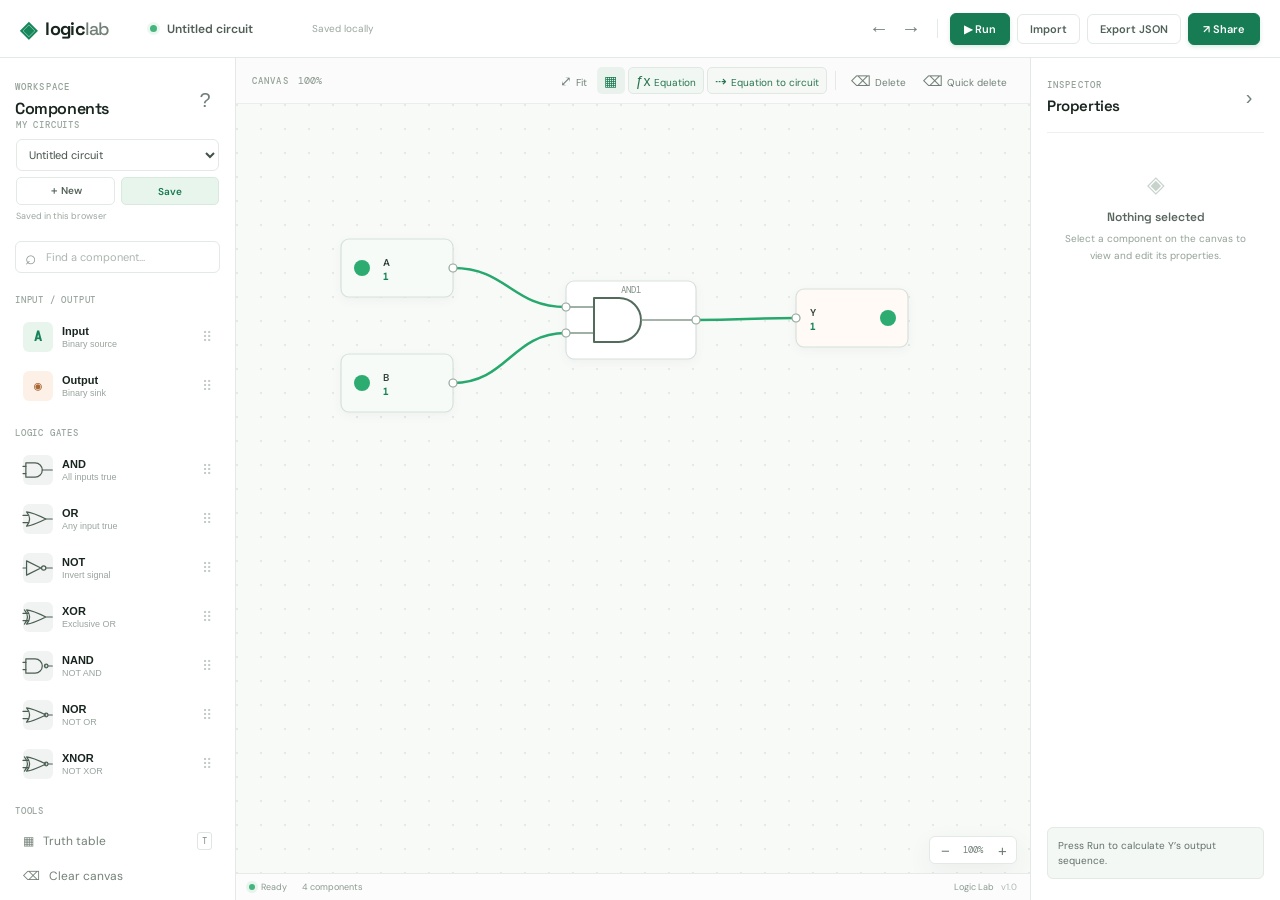
==== commit 505df150: "Remove simulation panel and restore gate truth tables" ====
--- a/index.html
+++ b/index.html
@@ -9,7 +9,7 @@
   <link rel="preconnect" href="https://fonts.googleapis.com" />
   <link rel="preconnect" href="https://fonts.gstatic.com" crossorigin />
   <link href="https://fonts.googleapis.com/css2?family=DM+Mono:wght@400;500&family=DM+Sans:wght@400;500;600;700&family=Space+Grotesk:wght@500;600;700&display=swap" rel="stylesheet" />
-  <link rel="stylesheet" href="style.css?v=20261019-33" />
+  <link rel="stylesheet" href="style.css?v=20261021-35" />
 </head>
 <body>
   <header class="topbar">
@@ -51,6 +51,6 @@
     <aside class="right-panel"><div class="properties-head"><div><div class="eyebrow">INSPECTOR</div><h2>Properties</h2></div><button class="small-icon" id="inspectorClose" title="Collapse inspector" aria-label="Collapse inspector">›</button></div><div id="inspector" class="inspector-content"><div class="inspector-empty"><div class="inspect-glyph">◈</div><h3>Nothing selected</h3><p>Select a component on the canvas to view and edit its properties.</p></div></div><div class="simulation-card"><div class="sim-head"><div><div class="eyebrow">SIMULATION</div><h3>Live preview</h3></div><span class="live-pill"><i></i> LIVE</span></div><div class="sim-result"><span class="sim-label">OUTPUT</span><div id="simOutputs" class="sim-output-list"><span class="no-output">Add an output node</span></div></div><div class="sim-foot"><span>Propagation delay</span><b>0.0 ms</b></div></div>
   </main>
   <div id="toast" class="toast" role="status"></div><div id="termsModal" class="modal-backdrop" hidden><section class="modal terms-modal" role="dialog" aria-modal="true" aria-labelledby="termsTitle"><button id="termsClose" class="modal-close" aria-label="Close terms">×</button><div class="eyebrow">LOGIC LAB REFERENCE</div><h2 id="termsTitle">Terms, laws &amp; gates</h2><p class="terms-intro">Boolean values are 0 (false) and 1 (true). In the equations below, + means OR, · means AND, a bar means NOT, and ⊕ means XOR.</p><div class="terms-grid"><section class="terms-section"><h3>Boolean laws</h3><dl class="terms-list"><div><dt>Identity</dt><dd>A + 0 = A, A · 1 = A. Adding 0 or ANDing with 1 leaves a value unchanged.</dd></div><div><dt>Annulment law</dt><dd>A + 1 = 1, A · 0 = 0. OR with 1 or AND with 0 fixes the result.</dd></div><div><dt>Idempotent</dt><dd>A + A = A, A · A = A. Repeating the same value has no effect.</dd></div><div><dt>Complement</dt><dd>A + Ā = 1, A · Ā = 0. A value and its inverse cover both cases.</dd></div><div><dt>Involution</dt><dd>Ā̄ = A. Negating a value twice returns the original value.</dd></div><div><dt>Commutative</dt><dd>A + B = B + A, A · B = B · A. The order of operands can change.</dd></div><div><dt>Associative</dt><dd>(A + B) + C = A + (B + C), and likewise for AND. Grouping can change.</dd></div><div><dt>Distributive</dt><dd>A · (B + C) = A · B + A · C, A + (B · C) = (A + B) · (A + C).</dd></div><div><dt>Absorption</dt><dd>A + (A · B) = A, A · (A + B) = A. The larger term adds nothing new.</dd></div><div><dt>De Morgan</dt><dd>(A · B)̄ = Ā + B̄, (A + B)̄ = Ā · B̄. NOT moves inward and swaps AND and OR.</dd></div><div><dt>Consensus</dt><dd>A · B + Ā · C + B · C = A · B + Ā · C. The consensus term is redundant.</dd></div><div><dt>XOR identity</dt><dd>A ⊕ A = 0, A ⊕ 0 = A, A ⊕ 1 = Ā.</dd></div><div><dt>Truth-table minimization</dt><dd>The app groups input rows that produce the same output to find a shorter equivalent equation.</dd></div></dl></section><section class="terms-section"><h3>Logic gates</h3><dl class="terms-list gate-terms"><div><dt>Input</dt><dd>A user-controlled 0 or 1 signal. Its optional repeating bit pattern is used for truth tables.</dd></div><div><dt>AND</dt><dd>Outputs 1 only when every connected input is 1.</dd></div><div><dt>OR</dt><dd>Outputs 1 when at least one connected input is 1.</dd></div><div><dt>NOT</dt><dd>One input, outputs its opposite (0 → 1, 1 → 0).</dd></div><div><dt>NAND</dt><dd>NOT AND: outputs 0 only when every connected input is 1.</dd></div><div><dt>NOR</dt><dd>NOT OR: outputs 1 only when every connected input is 0.</dd></div><div><dt>XOR</dt><dd>Outputs 1 when an odd number of connected inputs are 1, with two inputs, exactly one is 1.</dd></div><div><dt>XNOR</dt><dd>NOT XOR: outputs 1 when an even number of inputs are 1, with two inputs, both match.</dd></div><div><dt>Output</dt><dd>Displays the resulting signal. Connect it to the circuit you want to analyze.</dd></div></dl></section></div></section></div><div id="equationImportModal" class="modal-backdrop" hidden><div class="modal equation-import-modal" role="dialog" aria-modal="true" aria-labelledby="equationImportTitle"><button id="equationImportClose" class="modal-close" aria-label="Close">×</button><div class="eyebrow">EQUATION BUILDER</div><h2 id="equationImportTitle">Turn an equation into a circuit</h2><p>Use <code>&amp;</code> for AND, <code>+</code> for OR, and <code>~</code> for NOT. Group with parentheses. For example, <code>Y = ~(A &amp; B) + C</code>. NOT around a grouped AND or OR becomes a NAND or NOR gate. XOR and XNOR are not supported here yet.</p><label class="prop-label" for="equationInput">BOOLEAN EQUATION</label><textarea id="equationInput" class="equation-input" rows="4" maxlength="240" placeholder="Y = ~(A &amp; B) + C"></textarea><div id="equationInputStatus" class="equation-input-status" role="status">One equation per build. Input variables are created once, even when used more than once.</div><div class="equation-modal-actions"><button id="cancelEquationBuild" class="quiet-btn" type="button">Cancel</button><button id="createEquationCircuit" class="primary-btn" type="button">Build circuit</button></div></div></div><div id="modal" class="modal-backdrop" hidden><div class="modal"><button id="modalClose" class="modal-close">×</button><div class="eyebrow">LOGIC LAB</div><h2>Share your circuit</h2><p>Your design is saved in this browser. Export a JSON file to share it or continue on another device.</p><button id="modalExport" class="primary-btn">↓ Export circuit</button><button id="copyData" class="quiet-btn">Copy circuit data</button></div></div>
-  <script src="app.js?v=20261020-08"></script>
+  <script src="app.js?v=20261021-12"></script>
 </body>
 </html>
--- a/style.css
+++ b/style.css
@@ -19,7 +19,7 @@
 .left-rail{overflow-y:auto}
 .sidebar-foot{position:static;left:auto;bottom:auto;margin-top:10px;padding:10px 1px 4px;border-top:1px solid #edf0ee}
 .gate-icon svg{display:block;width:30px;height:24px;overflow:visible;fill:none;stroke:currentColor;stroke-width:1.7;stroke-linecap:round;stroke-linejoin:round}
-.inspector-content{overflow-y:auto}.gate-truth{margin-top:18px;padding-top:12px;border-top:1px solid #edf0ee}.gate-truth .prop-label{margin-top:0}.gate-truth .run-bits{white-space:normal}.gate-truth-order{display:block;color:#8a9790;font-size:9px;line-height:1.5;margin:4px 0 8px}.gate-truth .truth-table{margin-top:8px}.gate-truth .truth-table th,.gate-truth .truth-table td{padding:6px 7px}
+.inspector-content{overflow-y:auto}.gate-truth{margin-top:18px;padding-top:12px;border-top:1px solid #edf0ee}.gate-truth>summary{color:#25724d;font-size:11px;font-weight:700;cursor:pointer;list-style:none;display:flex;align-items:center;justify-content:space-between;gap:8px}.gate-truth>summary::-webkit-details-marker{display:none}.gate-truth>summary::after{content:"+";font-size:15px;color:#718078}.gate-truth[open]>summary::after{content:"−"}.gate-truth-content{padding-top:12px;min-width:0}.gate-truth .prop-label{margin-top:0}.gate-truth .run-bits{white-space:normal;overflow-wrap:anywhere}.gate-truth-order{display:block;color:#8a9790;font-size:9px;line-height:1.5;margin:4px 0 8px}.gate-truth .truth-table{margin-top:8px}.gate-truth .truth-table th,.gate-truth .truth-table td{padding:6px 7px}
 .truth-expand-btn{border:1px solid #dfe8e2;background:#f8fbf9;color:#25724d;border-radius:5px;padding:6px 9px;margin:10px 0;font:600 10px 'DM Sans',sans-serif;cursor:pointer}.truth-expand-btn:hover{background:#eaf5ee;border-color:#b9d8c5}.truth-table-scroll{max-width:100%;overflow-x:auto;overscroll-behavior-x:contain}.truth-table-scroll .truth-table{width:max-content;min-width:100%}.truth-table-scroll .truth-table th,.truth-table-scroll .truth-table td{white-space:nowrap}
 .sequence-input{overflow:hidden;text-overflow:ellipsis;white-space:nowrap}
 .panel-head .truth-expand-btn{margin:0 auto 0 18px;white-space:nowrap}.logic-overbar{display:inline-block;border-top:1.5px solid currentColor;padding-top:.22em;line-height:1.05;vertical-align:baseline}
@@ -36,3 +36,9 @@
 
 .terms-modal{width:min(820px,calc(100% - 28px));max-height:min(84vh,820px);overflow:auto;padding:26px}.terms-modal h2{margin-bottom:6px}.terms-intro{margin-bottom:16px!important}.terms-grid{display:grid;grid-template-columns:minmax(0,1.25fr) minmax(230px,.75fr);gap:18px}.terms-section h3{margin:0 0 8px;color:#26744e;font:600 12px 'Space Grotesk',sans-serif}.terms-list{margin:0;border:1px solid #e7ede8;border-radius:7px;overflow:hidden}.terms-list>div{padding:8px 10px;border-top:1px solid #edf1ee}.terms-list>div:first-child{border-top:0}.terms-list dt{margin-bottom:3px;color:#354a3c;font:600 10px 'DM Sans',sans-serif}.terms-list dd{margin:0;color:#718077;font:10px/1.5 'DM Sans',sans-serif}.terms-list dd:first-letter{color:inherit}.gate-terms>div{padding:9px 10px}.terms-modal .modal-close{position:sticky;float:right;top:0;margin-right:-12px;margin-top:-12px;z-index:1;background:#fff;border-radius:50%}
 @media(max-width:700px){.terms-modal{padding:21px 16px}.terms-grid{grid-template-columns:1fr;gap:16px}}
+
+/* Keep the Run prompt and its result, while hiding the always-on live simulation panel. */
+.simulation-card{border:0;background:transparent;padding:0;margin-top:auto}
+.simulation-card>.sim-head,.simulation-card>.sim-foot,.simulation-card .sim-label,.simulation-card .sim-output-list{display:none}
+.simulation-card>.sim-result{border:0;margin:0;padding:0}
+.simulation-card .run-result{margin-top:0}
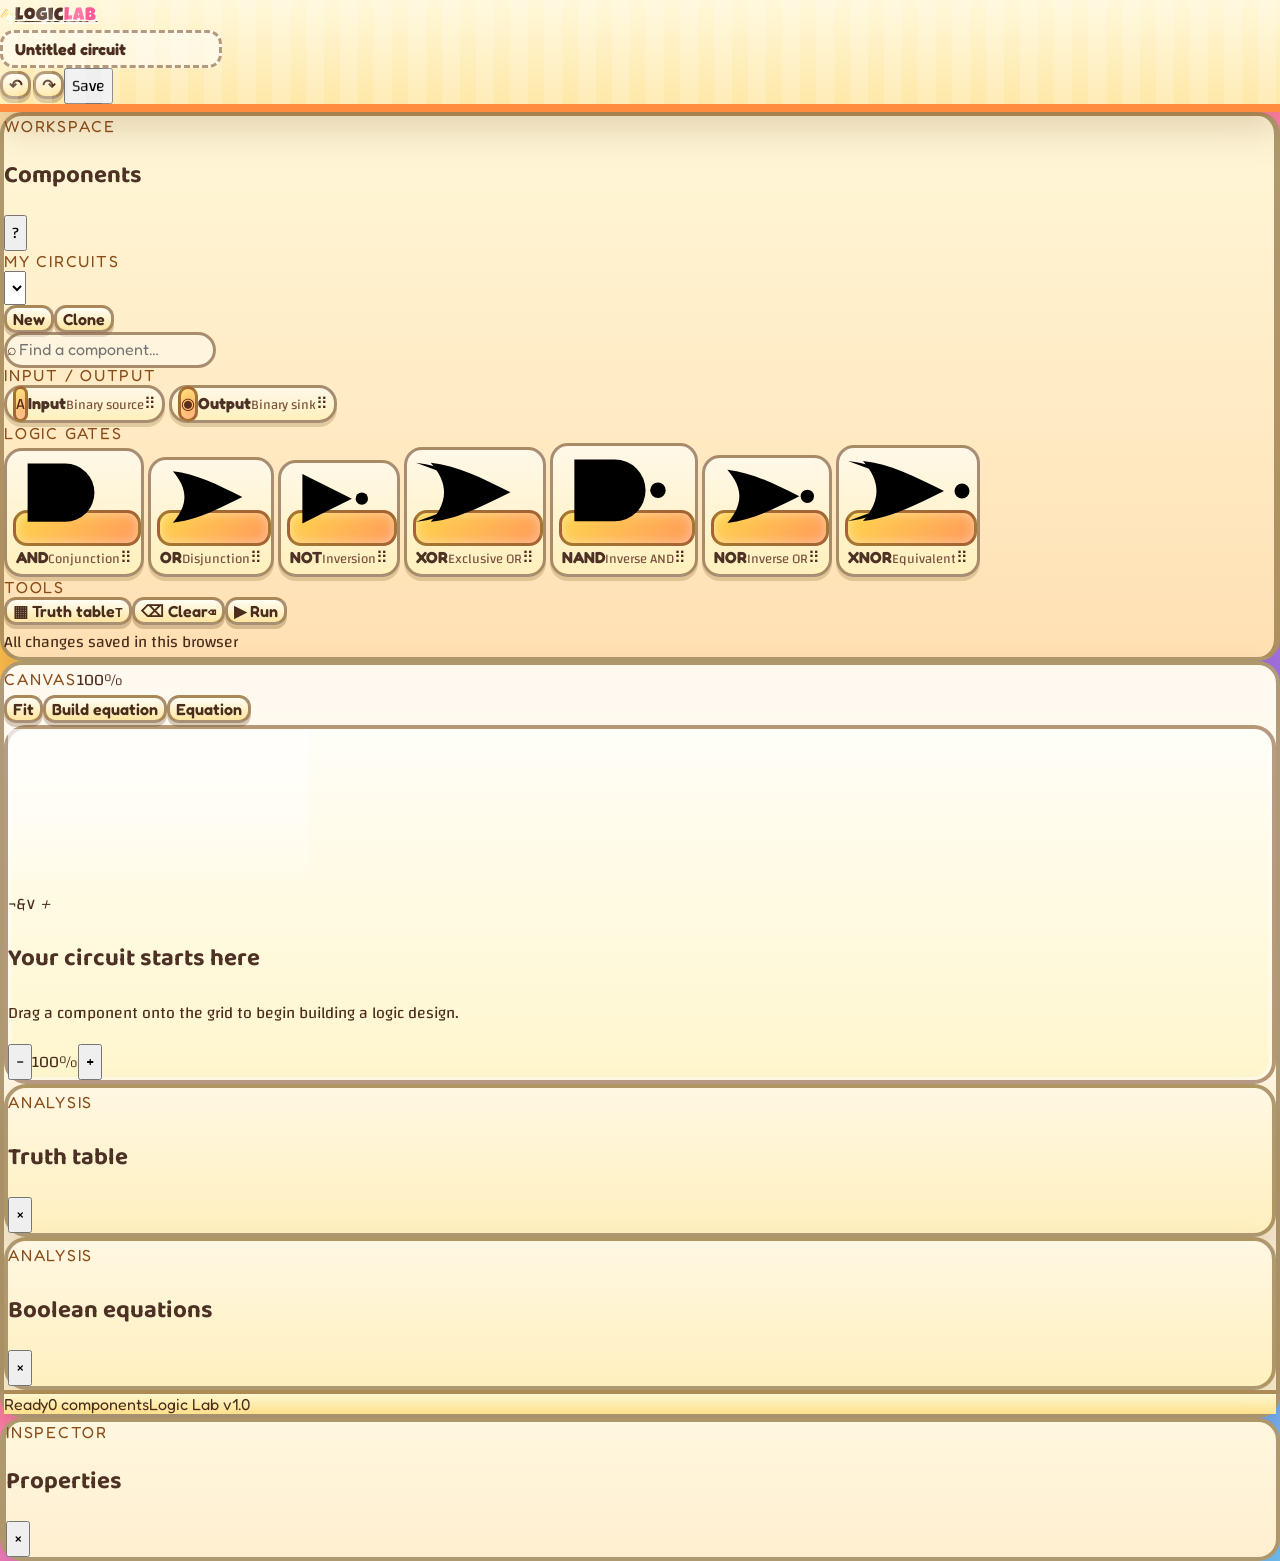
==== commit 74fb0260: "Apply the Froot Loops cereal-box redesign and add the Toucan Sam-style hopping mascot/cursor interac" ====
--- a/index.html
+++ b/index.html
@@ -3,54 +3,57 @@
 <head>
   <meta charset="utf-8" />
   <meta name="viewport" content="width=device-width,initial-scale=1" />
-  <meta name="theme-color" content="#f5f7f5" />
+  <meta name="theme-color" content="#f5c65d" />
   <meta name="description" content="A modern, browser based Boolean logic circuit workbench." />
   <title>Logic Lab — Circuit Workbench</title>
   <link rel="preconnect" href="https://fonts.googleapis.com" />
   <link rel="preconnect" href="https://fonts.gstatic.com" crossorigin />
-  <link href="https://fonts.googleapis.com/css2?family=DM+Mono:wght@400;500&family=DM+Sans:wght@400;500;600;700&family=Space+Grotesk:wght@500;600;700&display=swap" rel="stylesheet" />
-  <link rel="stylesheet" href="style.css?v=20261021-35" />
+  <link href="https://fonts.googleapis.com/css2?family=Baloo+2:wght@400;600;700;800&family=Fredoka:wght@400;500;600;700&family=Luckiest+Guy&family=Changa:wght@400;500;600;700&display=swap" rel="stylesheet" />
+  <link rel="stylesheet" href="style.css?v=20261021-36" />
 </head>
 <body>
+  <div id="toucanMascot" aria-hidden="true"></div>
+  <div id="cursorAura" aria-hidden="true"></div>
+
   <header class="topbar">
     <a class="brand" href="#" aria-label="Logic Lab home"><span class="brand-mark">◈</span><span>logic<span class="brand-light">lab</span></span></a>
-    <div class="project-name"><span class="live-dot"></span><input id="projectNameInput" class="project-name-input" value="Untitled circuit" maxlength="24" aria-label="Circuit name" title="Click to rename this circuit"/><span class="saved">Saved locally</span></div>
-    <div class="top-actions"><div class="history-actions" style="display:inline-flex;flex-direction:row;flex-wrap:nowrap;align-items:center;gap:2px;white-space:nowrap"><button id="undoBtn" class="icon-btn" style="flex:0 0 30px" title="Undo (Ctrl/Cmd+Z)" aria-label="Undo">←</button><button id="redoBtn" class="icon-btn" style="flex:0 0 30px" title="Redo (Ctrl/Cmd+Shift+Z)" aria-label="Redo">→</button></div><span class="divider"></span><button id="runBtn" class="run-btn">▶ Run</button><button id="importBtn" class="quiet-btn">Import</button><button id="exportBtn" class="quiet-btn">Export JSON</button><button id="shareBtn" class="primary-btn">↗ <span>Share</span></button><input id="fileInput" type="file" accept="application/json,.json" hidden /></div>
+    <div class="project-name"><span class="live-dot"></span><input id="projectNameInput" class="project-name-input" value="Untitled circuit" maxlength="24" aria-label="Circuit name" title="Click to rename" /></div>
+    <div class="top-actions"><div class="history-actions" style="display:inline-flex;flex-direction:row;flex-wrap:nowrap;align-items:center;gap:2px;white-space:nowrap"><button id="undoBtn" class="icon-btn" aria-label="Undo">↶</button><button id="redoBtn" class="icon-btn" aria-label="Redo">↷</button></div><button id="saveBtn" class="safer-btn" aria-label="Save circuit">Save</button></div>
   </header>
   <main class="app-shell">
     <aside class="left-rail">
       <div class="rail-heading"><div><div class="eyebrow">WORKSPACE</div><h1>Components</h1></div><button class="small-icon" id="helpBtn" title="How to use">?</button></div>
-      <section class="circuit-manager" aria-label="Saved circuits"><div class="group-title">MY CIRCUITS</div><select id="circuitSelect" aria-label="Open a saved circuit"></select><div class="circuit-manager-actions"><button id="newCircuitBtn" type="button">＋ New</button><button id="saveCircuitBtn" type="button">Save</button></div><small>Saved in this browser</small></section>
+      <section class="circuit-manager" aria-label="Saved circuits"><div class="group-title">MY CIRCUITS</div><select id="circuitSelect" aria-label="Open a saved circuit"></select><div class="circuit-actions"><button id="newCircuitBtn" class="small-btn">New</button><button id="cloneCircuitBtn" class="small-btn">Clone</button></div></section>
       <label class="search"><span>⌕</span><input id="search" placeholder="Find a component…" /></label>
       <div class="component-group"><div class="group-title">INPUT / OUTPUT</div><div class="component-list">
         <button class="component" draggable="true" data-type="INPUT"><span class="comp-icon input-icon">A</span><span><b>Input</b><small>Binary source</small></span><span class="drag-hint">⠿</span></button>
         <button class="component" draggable="true" data-type="OUTPUT"><span class="comp-icon output-icon">◉</span><span><b>Output</b><small>Binary sink</small></span><span class="drag-hint">⠿</span></button>
       </div></div>
       <div class="component-group"><div class="group-title">LOGIC GATES</div><div class="component-list">
-        <button class="component" draggable="true" data-type="AND"><span class="comp-icon gate-icon"><svg viewBox="0 0 42 28" aria-hidden="true"><path d="M4 4h13a10 10 0 0 1 0 20H4z"/><path d="M0 9h4M0 19h4M27 14h14"/></svg></span><span><b>AND</b><small>All inputs true</small></span><span class="drag-hint">⠿</span></button>
-        <button class="component" draggable="true" data-type="OR"><span class="comp-icon gate-icon"><svg viewBox="0 0 42 28" aria-hidden="true"><path d="M5 4c9 1 17 5 27 10-10 5-18 9-27 10 6-7 6-13 0-20z"/><path d="M0 9h7M0 19h7M32 14h9"/></svg></span><span><b>OR</b><small>Any input true</small></span><span class="drag-hint">⠿</span></button>
-        <button class="component" draggable="true" data-type="NOT"><span class="comp-icon gate-icon"><svg viewBox="0 0 42 28" aria-hidden="true"><path d="M0 14h5M5 4l20 10L5 24z"/><circle cx="29" cy="14" r="3"/><path d="M32 14h9"/></svg></span><span><b>NOT</b><small>Invert signal</small></span><span class="drag-hint">⠿</span></button>
-        <button class="component" draggable="true" data-type="XOR"><span class="comp-icon gate-icon"><svg viewBox="0 0 42 28" aria-hidden="true"><path d="M5 4c9 1 17 5 27 10-10 5-18 9-27 10 6-7 6-13 0-20zM2 4c6 7 6 13 0 20M0 9h7M0 19h7M32 14h9"/></svg></span><span><b>XOR</b><small>Exclusive OR</small></span><span class="drag-hint">⠿</span></button>
-        <button class="component" draggable="true" data-type="NAND"><span class="comp-icon gate-icon"><svg viewBox="0 0 42 28" aria-hidden="true"><path d="M4 4h13a10 10 0 0 1 0 20H4z"/><path d="M0 9h4M0 19h4M30 14h2M35 14h6"/><circle cx="32.5" cy="14" r="2.5"/></svg></span><span><b>NAND</b><small>NOT AND</small></span><span class="drag-hint">⠿</span></button>
-        <button class="component" draggable="true" data-type="NOR"><span class="comp-icon gate-icon"><svg viewBox="0 0 42 28" aria-hidden="true"><path d="M5 4c9 1 17 5 27 10-10 5-18 9-27 10 6-7 6-13 0-20z"/><path d="M0 9h7M0 19h7M35 14h6"/><circle cx="32.5" cy="14" r="2.5"/></svg></span><span><b>NOR</b><small>NOT OR</small></span><span class="drag-hint">⠿</span></button>
-        <button class="component" draggable="true" data-type="XNOR"><span class="comp-icon gate-icon"><svg viewBox="0 0 42 28" aria-hidden="true"><path d="M5 4c9 1 17 5 27 10-10 5-18 9-27 10 6-7 6-13 0-20zM2 4c6 7 6 13 0 20M0 9h7M0 19h7M35 14h6"/><circle cx="32.5" cy="14" r="2.5"/></svg></span><span><b>XNOR</b><small>NOT XOR</small></span><span class="drag-hint">⠿</span></button>
+        <button class="component" draggable="true" data-type="AND"><span class="comp-icon gate-icon"><svg viewBox="0 0 42 28" aria-hidden="true"><path d="M4 4h13a10 10 0 0 1 0 20H4z"/><path d="M4 4v20"/><path d="M17 4v20"/></svg></span><span><b>AND</b><small>Conjunction</small></span><span class="drag-hint">⠿</span></button>
+        <button class="component" draggable="true" data-type="OR"><span class="comp-icon gate-icon"><svg viewBox="0 0 42 28" aria-hidden="true"><path d="M5 4c9 1 17 5 27 10-10 5-18 9-27 10 6-7 6-13 0-20z"/></svg></span><span><b>OR</b><small>Disjunction</small></span><span class="drag-hint">⠿</span></button>
+        <button class="component" draggable="true" data-type="NOT"><span class="comp-icon gate-icon"><svg viewBox="0 0 42 28" aria-hidden="true"><path d="M0 14h5M5 4l20 10L5 24z"/><circle cx="29" cy="14" r="2.5"/></svg></span><span><b>NOT</b><small>Inversion</small></span><span class="drag-hint">⠿</span></button>
+        <button class="component" draggable="true" data-type="XOR"><span class="comp-icon gate-icon"><svg viewBox="0 0 42 28" aria-hidden="true"><path d="M5 4c9 1 17 5 27 10-10 5-18 9-27 10 6-7 6-13 0-20z"/><path d="M0 4c9 1 17 5 27 10"/><path d="M0 24c9-1 17-5 27-10"/></svg></span><span><b>XOR</b><small>Exclusive OR</small></span><span class="drag-hint">⠿</span></button>
+        <button class="component" draggable="true" data-type="NAND"><span class="comp-icon gate-icon"><svg viewBox="0 0 42 28" aria-hidden="true"><path d="M4 4h13a10 10 0 0 1 0 20H4z"/><path d="M20 14h8"/><circle cx="31" cy="14" r="2.5"/></svg></span><span><b>NAND</b><small>Inverse AND</small></span><span class="drag-hint">⠿</span></button>
+        <button class="component" draggable="true" data-type="NOR"><span class="comp-icon gate-icon"><svg viewBox="0 0 42 28" aria-hidden="true"><path d="M5 4c9 1 17 5 27 10-10 5-18 9-27 10 6-7 6-13 0-20z"/><path d="M27 14h8"/><circle cx="35" cy="14" r="2.5"/></svg></span><span><b>NOR</b><small>Inverse OR</small></span><span class="drag-hint">⠿</span></button>
+        <button class="component" draggable="true" data-type="XNOR"><span class="comp-icon gate-icon"><svg viewBox="0 0 42 28" aria-hidden="true"><path d="M5 4c9 1 17 5 27 10-10 5-18 9-27 10 6-7 6-13 0-20z"/><path d="M0 4c9 1 17 5 27 10"/><path d="M0 24c9-1 17-5 27-10"/><path d="M30 14h8"/><circle cx="38" cy="14" r="2.5"/></svg></span><span><b>XNOR</b><small>Equivalent</small></span><span class="drag-hint">⠿</span></button>
       </div></div>
-      <div class="component-group"><div class="group-title">TOOLS</div><div class="tool-list"><button id="truthBtn">▦ <span>Truth table</span><kbd>T</kbd></button><button id="clearBtn">⌫ <span>Clear canvas</span></button><button id="termsBtn" type="button" title="Terms and laws reference" aria-label="Terms and laws" aria-haspopup="dialog">ⓘ <span>Terms &amp; laws</span></button></div></div>
+      <div class="component-group"><div class="group-title">TOOLS</div><div class="tool-list"><button id="truthBtn">▦ <span>Truth table</span><kbd>T</kbd></button><button id="clearBtn">⌫ <span>Clear</span><kbd>⌫</kbd></button><button id="runBtn" class="run-btn">▶ <span>Run</span></button></div></div>
       <div class="sidebar-foot"><span class="status-dot"></span> All changes saved in this browser</div>
     </aside>
     <section class="editor">
-      <div class="canvas-toolbar"><div class="canvas-label"><span class="eyebrow">CANVAS</span><span class="zoom-label" id="zoomLabel">100%</span></div><div class="canvas-tools"><button id="fitBtn" title="Fit circuit">⤢ <span>Fit</span></button><button id="gridBtn" class="active" title="Toggle grid">▦</button><button id="equationBtn" title="Show the circuit as Boolean equations">ƒx <span>Equation</span></button><button id="buildEquationBtn" title="Build a circuit from a Boolean equation">⇢ <span>Equation to circuit</span></button><span class="divider"></span><button id="deleteBtn" title="Delete selected component or wire">⌫ <span>Delete</span></button><button id="quickDeleteBtn" class="quick-delete-btn" type="button" aria-pressed="false" title="Turn on click-to-delete">⌫ <span>Quick delete</span></button></div></div>
-      <div id="canvasWrap" class="canvas-wrap"><svg id="canvas" aria-label="Logic circuit canvas"><defs><pattern id="grid" width="24" height="24" patternUnits="userSpaceOnUse"><circle cx="1" cy="1" r="1" fill="#dce3df" /></pattern><marker id="arrow" markerWidth="6" markerHeight="6" refX="5" refY="3" orient="auto"><path d="M0 0L6 3L0 6Z" fill="#73837a" /></marker></defs><rect id="gridRect" width="100%" height="100%" fill="url(#grid)"/><g id="wires"></g><g id="nodes"></g><g id="ghosts"></g></svg>
-        <div class="canvas-empty" id="emptyState"><div class="empty-orbit"><span>¬</span><span>&amp;</span><span>∨</span><i>＋</i></div><h2>Your circuit starts here</h2><p>Drag a component onto the canvas<br/>or click one to add it.</p><div class="empty-shortcut"><kbd>⌘</kbd> <kbd>K</kbd><span>to search components</span></div></div>
+      <div class="canvas-toolbar"><div class="canvas-label"><span class="eyebrow">CANVAS</span><span class="zoom-label" id="zoomLabel">100%</span></div><div class="canvas-tools"><button id="fitBtn" class="tool-glow">Fit</button><button id="buildEquationBtn">Build equation</button><button id="equationBtn">Equation</button></div></div>
+      <div id="canvasWrap" class="canvas-wrap"><svg id="canvas" aria-label="Logic circuit canvas"><defs><pattern id="grid" width="24" height="24" patternUnits="userSpaceOnUse"><circle cx="1" cy="1" r="1.2" fill="rgba(143,82,45,0.22)" /></pattern></defs></svg>
+        <div class="canvas-empty" id="emptyState"><div class="empty-orbit"><span>¬</span><span>&amp;</span><span>∨</span><i>＋</i></div><h2>Your circuit starts here</h2><p>Drag a component onto the grid to begin building a logic design.</p></div>
         <div class="zoom-control"><button id="zoomOut" aria-label="Zoom out">−</button><span id="zoomReadout">100%</span><button id="zoomIn" aria-label="Zoom in">+</button></div>
       </div>
-      <div class="bottom-panel" id="truthPanel"><div class="panel-head"><div><span class="eyebrow">ANALYSIS</span><h2>Truth table</h2></div><button class="small-icon" id="closeTruth" aria-label="Close truth table">×</button></div><div id="truthContent" class="truth-content"><div class="empty-analysis">Add an input and output to generate a truth table.</div></div></div>
-      <div class="bottom-panel equation-panel" id="equationPanel"><div class="panel-head"><div><span class="eyebrow">ANALYSIS</span><h2>Boolean equations</h2></div><button class="small-icon" id="closeEquation" aria-label="Close Boolean equations">×</button></div><div id="equationContent" class="equation-content"><div class="empty-analysis">Add an output to show its Boolean equation.</div></div></div>
+      <div class="bottom-panel" id="truthPanel"><div class="panel-head"><div><span class="eyebrow">ANALYSIS</span><h2>Truth table</h2></div><button class="small-icon" id="closeTruth" aria-label="Close truth table">×</button></div><div class="panel-body"></div></div>
+      <div class="bottom-panel equation-panel" id="equationPanel"><div class="panel-head"><div><span class="eyebrow">ANALYSIS</span><h2>Boolean equations</h2></div><button class="small-icon" id="closeEquation" aria-label="Close equations">×</button></div><div class="panel-body"></div></div>
       <footer class="statusbar"><span><i class="status-dot"></i> Ready</span><span id="nodeCount">0 components</span><span class="status-right">Logic Lab <span>v1.0</span></span></footer>
     </section>
-    <aside class="right-panel"><div class="properties-head"><div><div class="eyebrow">INSPECTOR</div><h2>Properties</h2></div><button class="small-icon" id="inspectorClose" title="Collapse inspector" aria-label="Collapse inspector">›</button></div><div id="inspector" class="inspector-content"><div class="inspector-empty"><div class="inspect-glyph">◈</div><h3>Nothing selected</h3><p>Select a component on the canvas to view and edit its properties.</p></div></div><div class="simulation-card"><div class="sim-head"><div><div class="eyebrow">SIMULATION</div><h3>Live preview</h3></div><span class="live-pill"><i></i> LIVE</span></div><div class="sim-result"><span class="sim-label">OUTPUT</span><div id="simOutputs" class="sim-output-list"><span class="no-output">Add an output node</span></div></div><div class="sim-foot"><span>Propagation delay</span><b>0.0 ms</b></div></div>
+    <aside class="right-panel"><div class="properties-head"><div><div class="eyebrow">INSPECTOR</div><h2>Properties</h2></div><button class="small-icon" id="inspectorClose" title="Collapse inspector">×</button></div><div class="inspector-content"></div></aside>
   </main>
-  <div id="toast" class="toast" role="status"></div><div id="termsModal" class="modal-backdrop" hidden><section class="modal terms-modal" role="dialog" aria-modal="true" aria-labelledby="termsTitle"><button id="termsClose" class="modal-close" aria-label="Close terms">×</button><div class="eyebrow">LOGIC LAB REFERENCE</div><h2 id="termsTitle">Terms, laws &amp; gates</h2><p class="terms-intro">Boolean values are 0 (false) and 1 (true). In the equations below, + means OR, · means AND, a bar means NOT, and ⊕ means XOR.</p><div class="terms-grid"><section class="terms-section"><h3>Boolean laws</h3><dl class="terms-list"><div><dt>Identity</dt><dd>A + 0 = A, A · 1 = A. Adding 0 or ANDing with 1 leaves a value unchanged.</dd></div><div><dt>Annulment law</dt><dd>A + 1 = 1, A · 0 = 0. OR with 1 or AND with 0 fixes the result.</dd></div><div><dt>Idempotent</dt><dd>A + A = A, A · A = A. Repeating the same value has no effect.</dd></div><div><dt>Complement</dt><dd>A + Ā = 1, A · Ā = 0. A value and its inverse cover both cases.</dd></div><div><dt>Involution</dt><dd>Ā̄ = A. Negating a value twice returns the original value.</dd></div><div><dt>Commutative</dt><dd>A + B = B + A, A · B = B · A. The order of operands can change.</dd></div><div><dt>Associative</dt><dd>(A + B) + C = A + (B + C), and likewise for AND. Grouping can change.</dd></div><div><dt>Distributive</dt><dd>A · (B + C) = A · B + A · C, A + (B · C) = (A + B) · (A + C).</dd></div><div><dt>Absorption</dt><dd>A + (A · B) = A, A · (A + B) = A. The larger term adds nothing new.</dd></div><div><dt>De Morgan</dt><dd>(A · B)̄ = Ā + B̄, (A + B)̄ = Ā · B̄. NOT moves inward and swaps AND and OR.</dd></div><div><dt>Consensus</dt><dd>A · B + Ā · C + B · C = A · B + Ā · C. The consensus term is redundant.</dd></div><div><dt>XOR identity</dt><dd>A ⊕ A = 0, A ⊕ 0 = A, A ⊕ 1 = Ā.</dd></div><div><dt>Truth-table minimization</dt><dd>The app groups input rows that produce the same output to find a shorter equivalent equation.</dd></div></dl></section><section class="terms-section"><h3>Logic gates</h3><dl class="terms-list gate-terms"><div><dt>Input</dt><dd>A user-controlled 0 or 1 signal. Its optional repeating bit pattern is used for truth tables.</dd></div><div><dt>AND</dt><dd>Outputs 1 only when every connected input is 1.</dd></div><div><dt>OR</dt><dd>Outputs 1 when at least one connected input is 1.</dd></div><div><dt>NOT</dt><dd>One input, outputs its opposite (0 → 1, 1 → 0).</dd></div><div><dt>NAND</dt><dd>NOT AND: outputs 0 only when every connected input is 1.</dd></div><div><dt>NOR</dt><dd>NOT OR: outputs 1 only when every connected input is 0.</dd></div><div><dt>XOR</dt><dd>Outputs 1 when an odd number of connected inputs are 1, with two inputs, exactly one is 1.</dd></div><div><dt>XNOR</dt><dd>NOT XOR: outputs 1 when an even number of inputs are 1, with two inputs, both match.</dd></div><div><dt>Output</dt><dd>Displays the resulting signal. Connect it to the circuit you want to analyze.</dd></div></dl></section></div></section></div><div id="equationImportModal" class="modal-backdrop" hidden><div class="modal equation-import-modal" role="dialog" aria-modal="true" aria-labelledby="equationImportTitle"><button id="equationImportClose" class="modal-close" aria-label="Close">×</button><div class="eyebrow">EQUATION BUILDER</div><h2 id="equationImportTitle">Turn an equation into a circuit</h2><p>Use <code>&amp;</code> for AND, <code>+</code> for OR, and <code>~</code> for NOT. Group with parentheses. For example, <code>Y = ~(A &amp; B) + C</code>. NOT around a grouped AND or OR becomes a NAND or NOR gate. XOR and XNOR are not supported here yet.</p><label class="prop-label" for="equationInput">BOOLEAN EQUATION</label><textarea id="equationInput" class="equation-input" rows="4" maxlength="240" placeholder="Y = ~(A &amp; B) + C"></textarea><div id="equationInputStatus" class="equation-input-status" role="status">One equation per build. Input variables are created once, even when used more than once.</div><div class="equation-modal-actions"><button id="cancelEquationBuild" class="quiet-btn" type="button">Cancel</button><button id="createEquationCircuit" class="primary-btn" type="button">Build circuit</button></div></div></div><div id="modal" class="modal-backdrop" hidden><div class="modal"><button id="modalClose" class="modal-close">×</button><div class="eyebrow">LOGIC LAB</div><h2>Share your circuit</h2><p>Your design is saved in this browser. Export a JSON file to share it or continue on another device.</p><button id="modalExport" class="primary-btn">↓ Export circuit</button><button id="copyData" class="quiet-btn">Copy circuit data</button></div></div>
-  <script src="app.js?v=20261021-12"></script>
+  <div id="toast" class="toast" role="status"></div><div id="termsModal" class="modal-backdrop" hidden><section class="modal terms-modal" role="dialog" aria-modal="true" aria-labelledby="termsTitle"><div class="modal-header"><h2 id="termsTitle">Terms</h2><button class="small-icon" data-close-modal="termsModal" aria-label="Close">×</button></div><div class="terms-body"></div></section></div>
+  <script src="app.js?v=20261021-13"></script>
 </body>
 </html>
--- a/style.css
+++ b/style.css
@@ -1,44 +1,330 @@
-:root{--paper:#f5f7f5;--white:#fff;--ink:#19251f;--muted:#84928a;--line:#e3e9e5;--green:#16875b;--mint:#e7f5ed;--orange:#e79655;--shadow:0 8px 24px #263d3010}*{box-sizing:border-box}body{margin:0;background:var(--paper);color:var(--ink);font-family:'DM Sans',sans-serif;font-size:13px}.topbar{height:58px;background:#fff;border-bottom:1px solid var(--line);display:flex;align-items:center;padding:0 20px;gap:40px}.brand{font-family:'Space Grotesk',sans-serif;font-weight:700;font-size:18px;letter-spacing:-.7px;color:var(--ink);text-decoration:none;display:flex;align-items:center;gap:9px}.brand-mark{color:#16875b;font-size:22px}.brand-light{font-weight:500;color:#718078}.project-name{display:flex;align-items:center;gap:5px;color:#4f5e56;font-weight:600;font-size:12px}.live-dot,.status-dot{width:7px;height:7px;background:#45b57d;border-radius:50%;display:inline-block;box-shadow:0 0 0 3px #45b57d1c}.saved{color:#9aa69f;font-size:10px;font-weight:400;margin-left:0}.top-actions{margin-left:auto;display:flex;align-items:center;gap:7px}.icon-btn,.small-icon{border:0;background:transparent;color:#708078;font-size:20px;width:30px;height:30px;border-radius:6px;cursor:pointer}.icon-btn:hover,.small-icon:hover{background:#f0f4f1}.divider{height:19px;width:1px;background:var(--line);margin:0 5px}.quiet-btn,.primary-btn{border:1px solid var(--line);background:#fff;padding:7px 12px;border-radius:6px;font:600 11px 'DM Sans',sans-serif;color:#506158;cursor:pointer}.quiet-btn:hover{border-color:#aabbb1}.primary-btn{background:#177c54;border-color:#177c54;color:#fff;padding:8px 14px;box-shadow:0 2px 4px #177c542a}.primary-btn:hover{background:#106c47}.app-shell{height:calc(100vh - 58px);min-height:570px;display:grid;grid-template-columns:236px minmax(420px,1fr) 250px}.left-rail,.right-panel{background:#fff;position:relative;z-index:1}.left-rail{border-right:1px solid var(--line);padding:23px 15px 48px}.rail-heading,.properties-head{display:flex;align-items:center;justify-content:space-between}.eyebrow{font:500 9px 'DM Mono',monospace;letter-spacing:1.1px;color:#94a198}.rail-heading h1,.properties-head h2{font:600 16px 'Space Grotesk',sans-serif;margin:5px 0 0;letter-spacing:-.4px}.search{display:flex;gap:8px;align-items:center;border:1px solid var(--line);border-radius:6px;height:32px;padding:0 9px;margin:17px 0 21px;color:#8a9990;font-size:19px}.search input{border:0;outline:0;width:100%;font:11px 'DM Sans',sans-serif;color:var(--ink)}.search input::placeholder{color:#abb5af}.component-group{margin:0 0 19px}.group-title{font:500 9px 'DM Mono',monospace;letter-spacing:.8px;color:#9aa69f;margin-bottom:8px;display:flex;justify-content:space-between}.group-title span{font-size:8px;border:1px solid var(--line);border-radius:3px;padding:1px 4px;letter-spacing:0}.component-list{display:grid;gap:4px}.component{width:100%;height:45px;background:#fff;border:1px solid transparent;border-radius:7px;display:flex;align-items:center;text-align:left;padding:5px 7px;gap:9px;cursor:grab;color:var(--ink);transition:.15s}.component:hover{background:#f7faf8;border-color:#e9eeea;transform:translateX(2px)}.component:active{cursor:grabbing}.component b{font-size:11px;display:block;font-weight:600}.component small{font-size:9px;color:#99a49e;display:block;margin-top:2px}.comp-icon{width:30px;height:30px;border-radius:6px;display:flex;justify-content:center;align-items:center;font:600 13px 'DM Mono',monospace;color:#18835a;background:#e8f5ed}.output-icon{color:#a96732;background:#fdf1e7}.gate-icon{color:#4b5e53;background:#f0f3f1;font-size:11px}.drag-hint{margin-left:auto;color:#c3cdc6;font-size:14px}.tool-list{display:grid;gap:3px}.tool-list button{height:32px;border:0;background:transparent;display:flex;align-items:center;gap:9px;color:#748178;font:12px 'DM Sans',sans-serif;padding:0 8px;border-radius:5px;cursor:pointer}.tool-list button:hover{background:#f3f6f4;color:#245a40}.tool-list kbd{margin-left:auto}.sidebar-foot{position:absolute;bottom:16px;left:16px;font-size:9px;color:#96a39b;display:flex;align-items:center;gap:7px}.sidebar-foot .status-dot{width:6px;height:6px}.editor{position:relative;overflow:hidden;display:flex;flex-direction:column;min-width:0}.canvas-toolbar{height:46px;display:flex;align-items:center;justify-content:space-between;padding:0 16px;background:#fafbfa;border-bottom:1px solid #e9eeea}.canvas-label{display:flex;align-items:center;gap:9px}.zoom-label{font:10px 'DM Mono',monospace;color:#87958d}.canvas-tools{display:flex;align-items:center;gap:3px}.canvas-tools button{border:0;background:transparent;border-radius:5px;height:27px;min-width:28px;padding:0 7px;color:#718078;cursor:pointer;font-size:14px}.canvas-tools button:hover,.canvas-tools button.active{background:#eaf2ed;color:#18794f}.canvas-tools button span{font:10px 'DM Sans',sans-serif}.canvas-wrap{position:relative;flex:1;overflow:hidden;background:#f8faf8}#canvas{width:100%;height:100%;touch-action:none;display:block}.canvas-empty{position:absolute;left:50%;top:47%;transform:translate(-50%,-50%);text-align:center;pointer-events:none;color:#85928a}.empty-orbit{position:relative;width:116px;height:88px;margin:0 auto 15px;border:1px dashed #cbd8cf;border-radius:50%;display:flex;align-items:center;justify-content:space-evenly;color:#638171;font:17px 'DM Mono',monospace}.empty-orbit:before{content:'';position:absolute;inset:10px 18px;border:1px solid #e0e9e3;border-radius:50%}.empty-orbit i{position:absolute;right:-5px;top:-4px;width:22px;height:22px;background:#fff;border:1px solid #e0e9e3;border-radius:50%;font:14px sans-serif;font-style:normal;display:grid;place-items:center;color:#178256}.canvas-empty h2{font:600 16px 'Space Grotesk',sans-serif;color:#526159;margin:0 0 6px}.canvas-empty p{font-size:11px;line-height:1.7;margin:0;color:#95a199}.empty-shortcut{font-size:9px;color:#9aa59e;margin-top:16px;display:flex;align-items:center;justify-content:center;gap:3px}.empty-shortcut span{margin-left:5px}kbd{border:1px solid #dfe5e1;border-radius:3px;background:#fff;padding:2px 4px;font:9px 'DM Mono',monospace;color:#7c8981}.canvas-hint{position:absolute;bottom:13px;left:15px;color:#a0aaa4;font-size:9px;pointer-events:none}.hint-key{font:9px 'DM Mono',monospace;border:1px solid #dfe5e1;border-radius:3px;padding:2px 4px;background:#fff}.hint-sep{padding:0 5px;color:#c0c9c3}.zoom-control{position:absolute;bottom:9px;right:13px;display:flex;align-items:center;gap:9px;background:white;border:1px solid var(--line);border-radius:6px;height:28px;padding:0 5px;box-shadow:var(--shadow);font:9px 'DM Mono',monospace;color:#728078}.zoom-control button{border:0;background:transparent;color:#6d7b72;cursor:pointer;font-size:15px;width:19px}.right-panel{border-left:1px solid var(--line);padding:21px 16px;display:flex;flex-direction:column}.properties-head{padding-bottom:17px;border-bottom:1px solid #edf0ee}.properties-head h2{font-size:15px}.inspector-content{flex:1;min-height:145px}.inspector-empty{padding:36px 12px;text-align:center;color:#94a198}.inspect-glyph{font-size:23px;color:#c8d3cc;margin-bottom:10px}.inspector-empty h3{font:600 12px 'Space Grotesk',sans-serif;color:#58665e;margin:0 0 6px}.inspector-empty p{font-size:10px;line-height:1.65;margin:0}.simulation-card{border:1px solid #e5ebe7;border-radius:8px;background:#fbfcfb;padding:12px;margin-top:auto}.sim-head{display:flex;justify-content:space-between;align-items:center}.sim-head h3{font:600 12px 'Space Grotesk',sans-serif;margin:4px 0 0}.live-pill{font:500 8px 'DM Mono',monospace;color:#1b8a5b;background:#e8f6ee;border-radius:20px;padding:4px 7px}.live-pill i{display:inline-block;width:5px;height:5px;background:#2bab70;border-radius:50%;margin-right:3px}.sim-result{border-top:1px solid #e8ede9;border-bottom:1px solid #e8ede9;margin-top:12px;padding:10px 0}.sim-label{font:9px 'DM Mono',monospace;color:#929f97}.sim-output-list{margin-top:8px;display:grid;gap:7px}.no-output{font-size:10px;color:#a1aca5}.sim-foot{padding-top:9px;display:flex;justify-content:space-between;font-size:9px;color:#98a39c}.sim-foot b{font:9px 'DM Mono',monospace;color:#637168}.shortcut-card{margin-top:17px;padding:12px;border-top:1px solid #edf0ee}.shortcut-card .eyebrow{margin-bottom:11px}.shortcut-card>div:not(.eyebrow){display:flex;align-items:center;gap:9px;margin:8px 0;color:#8a9790;font-size:9px}.shortcut-card kbd{min-width:39px;text-align:center}.statusbar{height:27px;border-top:1px solid #e6ebe7;display:flex;align-items:center;gap:15px;padding:0 13px;background:#fbfcfb;color:#8c9991;font-size:9px}.statusbar .status-dot{width:6px;height:6px;margin-right:4px}.status-right{margin-left:auto}.status-right span{color:#b1bab4;margin-left:5px}.bottom-panel{display:none;position:absolute;z-index:4;left:20px;right:20px;bottom:34px;max-height:45%;background:#fff;border:1px solid var(--line);border-radius:9px;box-shadow:0 10px 35px #20392c1b;padding:15px;overflow:auto}.bottom-panel.open{display:block}.panel-head{display:flex;justify-content:space-between;align-items:center}.panel-head h2{font:600 14px 'Space Grotesk',sans-serif;margin:4px 0}.empty-analysis{color:#9aa49e;padding:20px 2px;font-size:11px}.truth-table{border-collapse:collapse;margin-top:12px;width:100%;font:10px 'DM Mono',monospace}.truth-table th{text-align:left;color:#75847a;background:#f5f8f6}.truth-table td,.truth-table th{padding:7px 10px;border-bottom:1px solid #edf1ee}.truth-table td:last-child{color:#177c54;font-weight:500}.truth-one{color:#16875b}.truth-zero{color:#aab4ad}.truth-table tr:nth-child(even){background:#fbfcfb}.toast{position:fixed;z-index:10;bottom:24px;left:50%;transform:translate(-50%,15px);opacity:0;background:#20372b;color:#fff;padding:10px 15px;border-radius:6px;font-size:11px;transition:.2s;pointer-events:none;box-shadow:0 6px 20px #0002}.toast.show{opacity:1;transform:translate(-50%,0)}.modal-backdrop{position:fixed;inset:0;background:#10221860;z-index:9;display:grid;place-items:center}.modal-backdrop[hidden]{display:none}.modal{width:min(360px,calc(100% - 30px));background:#fff;border-radius:11px;padding:27px;box-shadow:0 20px 80px #10221845;position:relative}.modal-close{position:absolute;right:14px;top:11px;border:0;background:none;color:#819087;font-size:21px;cursor:pointer}.modal h2{font:600 20px 'Space Grotesk',sans-serif;margin:8px 0}.modal p{font-size:12px;line-height:1.7;color:#829087;margin:0 0 18px}.modal .quiet-btn{margin-left:7px}.property-form{padding-top:17px}.prop-label{font:9px 'DM Mono',monospace;color:#95a198;letter-spacing:.5px;display:block;margin:13px 0 6px}.prop-input{width:100%;height:32px;padding:0 8px;border:1px solid var(--line);border-radius:5px;font:11px 'DM Sans',sans-serif;color:#35443a;outline-color:#83c49f}.prop-toggle{display:flex;align-items:center;justify-content:space-between;font-size:11px;color:#65736b;margin-top:15px}.toggle{border:0;border-radius:20px;background:#dce4de;width:34px;height:19px;padding:2px;cursor:pointer}.toggle i{display:block;width:15px;height:15px;background:#fff;border-radius:50%;transition:.15s;box-shadow:0 1px 3px #0002}.toggle.on{background:#38a673}.toggle.on i{transform:translateX(15px)}.property-note{font-size:9px;line-height:1.6;color:#98a49c;margin-top:13px}.sim-row{display:flex;align-items:center;gap:7px;font:10px 'DM Mono',monospace;color:#738179}.sim-val{margin-left:auto;background:#eef2ef;border-radius:4px;padding:3px 7px;color:#86928a}.sim-val.on{background:#e4f5eb;color:#16875b}.node-group{cursor:grab}.node-group.selected .node-shape{stroke:#38a673;stroke-width:2}.node-title{font:600 10px 'DM Sans',sans-serif;fill:#314238;pointer-events:none}.node-label{font:9px 'DM Mono',monospace;fill:#819087;pointer-events:none}.node-shape{fill:white;stroke:#d7e1da;stroke-width:1.2;filter:drop-shadow(0px 3px 4px #1d38260b)}.node-input .node-shape{fill:#f6fbf7}.node-output .node-shape{fill:#fffaf6}.gate-symbol{font:500 19px 'DM Mono',monospace;fill:#536b5d;pointer-events:none}.port{fill:#fff;stroke:#93a79a;stroke-width:1.2;cursor:crosshair}.port:hover{fill:#48b47c;stroke:#16875b}.port.active{fill:#42ad76;stroke:#16875b}.wire{fill:none;stroke:#9aaba0;stroke-width:2;pointer-events:stroke;cursor:pointer}.wire.on{stroke:#27a86d;stroke-width:2.5}.wire:hover{stroke:#e49a5a;stroke-width:3}.wire-label{fill:#18855a;font:9px 'DM Mono',monospace}.node-value{font:600 9px 'DM Mono',monospace}.node-value.on{fill:#178657}.node-value.off{fill:#a5b1aa}.node-delete{fill:#e48c72;opacity:0;cursor:pointer}.node-group:hover .node-delete,.node-group.selected .node-delete{opacity:1}.right-panel.collapsed{width:42px;padding:18px 6px}.right-panel.collapsed>*:not(.properties-head){display:none}.right-panel.collapsed .properties-head{border:0}.right-panel.collapsed .properties-head>div{display:none}.right-panel.collapsed .small-icon{transform:rotate(180deg)}
-@media(max-width:900px){.app-shell{grid-template-columns:205px minmax(350px,1fr)}.right-panel{display:none}.topbar{gap:20px}.project-name .saved{display:none}}@media(max-width:620px){.topbar{padding:0 11px;gap:10px;height:52px}.brand{font-size:16px}.project-name{font-size:10px}.top-actions{gap:3px}.top-actions .quiet-btn{display:none}.top-actions .icon-btn{font-size:18px;width:25px}.top-actions .divider{display:none}.primary-btn{padding:7px 10px}.app-shell{height:calc(100vh - 52px);grid-template-columns:56px minmax(0,1fr);min-height:490px}.left-rail{padding:14px 6px}.rail-heading,.search,.group-title,.component b,.component small,.drag-hint,.tool-list button span,.sidebar-foot{display:none}.component-group{margin:0 0 12px}.component-list{gap:5px}.component{height:42px;justify-content:center;padding:4px 0}.comp-icon{width:31px;height:31px}.tool-list button{justify-content:center;padding:0}.tool-list kbd{display:none}.canvas-hint{font-size:8px}.zoom-control{bottom:35px}.canvas-toolbar{height:41px}.bottom-panel{left:8px;right:8px;bottom:60px}}
-.gate-outline{fill:#fff;stroke:#536b5d;stroke-width:2;stroke-linejoin:round;pointer-events:none}.gate-extra{fill:none;stroke:#536b5d;stroke-width:2;stroke-linecap:round;pointer-events:none}.gate-lead{fill:none;stroke:#879b8e;stroke-width:1.6;pointer-events:none}.gate-bubble{fill:#fff;stroke:#536b5d;stroke-width:2;pointer-events:none}.node-group.selected .gate-outline,.node-group.selected .gate-extra{stroke:#269566}.node-group.selected .gate-bubble{stroke:#269566}
-.port[data-port="out"]{cursor:grab}.port[data-port="out"]:active{cursor:grabbing}.wire-preview{stroke:#1d9b66;stroke-dasharray:5 4;stroke-width:2.5;pointer-events:none}#arrow path{fill:#73837a}.wire-preview+marker path{fill:#1d9b66}
-.run-btn{border:1px solid #177c54;background:#177c54;color:#fff;padding:8px 13px;border-radius:6px;font:600 11px 'DM Sans',sans-serif;cursor:pointer;box-shadow:0 2px 4px #177c542a}.run-btn:hover{background:#106c47}.run-result{margin-top:12px;padding:10px;background:#f4f8f5;border:1px solid #e3e9e5;border-radius:6px;color:#617168;font:10px 'DM Sans',sans-serif;line-height:1.5}.run-result strong{display:block;color:#26382e;font-size:11px}.run-result small{color:#8a9990}.run-bits{margin:4px 0;color:#16875b;font:600 12px 'DM Mono',monospace;overflow-wrap:anywhere}@media(max-width:620px){.run-btn{padding:7px 8px;font-size:10px}}
-.wire-hit{fill:none;stroke:transparent;stroke-width:16;pointer-events:stroke;cursor:pointer;vector-effect:non-scaling-stroke}.wire:not(.wire-preview){pointer-events:none}.wire-hit:hover{stroke:#e7965530}
-.wire-hit{stroke:#16875b;stroke-opacity:0;stroke-width:20;pointer-events:stroke;cursor:pointer;vector-effect:non-scaling-stroke;touch-action:none}.wire-hit:hover{stroke-opacity:.14}.wire:not(.wire-preview){pointer-events:none}.wire-preview+marker path{display:none}
-.sequence-editors{display:flex;align-items:center;gap:8px;flex-wrap:wrap;margin:0 0 12px;padding:10px;background:#f6f9f7;border:1px solid var(--line);border-radius:7px}.sequence-editors>strong{font:600 11px 'DM Sans',sans-serif;color:#405249}.sequence-editors>span{font-size:9px;color:#8b9890}.sequence-editors label{display:flex;align-items:center;gap:5px;font:600 10px 'DM Mono',monospace;color:#526159}.sequence-input{width:120px;max-width:28vw;padding:6px 7px;border:1px solid #d9e3dc;border-radius:5px;background:#fff;color:#16875b;font:600 11px 'DM Mono',monospace}.sequence-input:focus{outline:2px solid #a8dbc0;border-color:#39a575}.shortcut-action{padding:2px 5px;border:1px solid #dfe5e1;border-radius:3px;background:#fff;font:9px 'DM Mono',monospace;color:#526159;cursor:pointer}.shortcut-action:hover{border-color:#16875b;color:#16875b}
-.project-name-input{width:145px;max-width:24vw;border:1px solid transparent;border-radius:4px;background:transparent;padding:3px 4px;color:#4f5e56;font:600 12px 'DM Sans',sans-serif}.project-name-input:hover{border-color:#e3e9e5}.project-name-input:focus{outline:2px solid #a8dbc0;border-color:#39a575;background:#fff}.port[data-port="in"]{cursor:grab}.port[data-port="in"]:active{cursor:grabbing}.gate-connected-hint{font-size:9px;color:#84928a}
-.port[data-port="in"]{cursor:grab;touch-action:none}.port[data-port="in"]:active{cursor:grabbing}.app-shell{transition:grid-template-columns .22s ease}@media(min-width:901px){.app-shell.inspector-collapsed{grid-template-columns:236px minmax(420px,1fr) 42px}}@media(prefers-reduced-motion:reduce){.app-shell{transition:none}}
-.port{cursor:grab}.port:active{cursor:grabbing}
-.history-actions{display:flex;flex-direction:row;flex-wrap:nowrap;align-items:center;gap:2px;white-space:nowrap}.top-actions{flex-wrap:nowrap}.wire.selected{stroke:#e79655;stroke-width:3}.canvas-tools button.quick-delete-btn.active{background:#fff0e2;color:#a65c20;box-shadow:inset 0 0 0 1px #f0c79f}.wire-hit{cursor:pointer}
-/* Layout overrides for history controls and a fully expanding canvas. */
-.history-actions{display:inline-flex!important;flex-direction:row!important;flex-wrap:nowrap!important;align-items:center;gap:2px;white-space:nowrap;flex:0 0 auto}.history-actions>.icon-btn{flex:0 0 30px}.top-actions{flex-wrap:nowrap}.app-shell{grid-template-columns:236px minmax(0,1fr) 250px}.app-shell.inspector-collapsed{grid-template-columns:236px minmax(0,1fr) 42px!important}.right-panel.collapsed{width:42px;min-width:0;overflow:hidden;padding:18px 6px}
-@media(max-width:900px){.app-shell{grid-template-columns:190px minmax(0,1fr) 230px}.app-shell.inspector-collapsed{grid-template-columns:190px minmax(0,1fr) 42px!important}.right-panel{display:flex}}
-@media(max-width:720px){.app-shell{grid-template-columns:56px minmax(0,1fr)}.app-shell.inspector-collapsed{grid-template-columns:56px minmax(0,1fr)!important}.right-panel{display:none}}
-.circuit-manager{margin:0 0 19px;padding:0 1px}.circuit-manager select{width:100%;height:32px;padding:0 8px;border:1px solid var(--line);border-radius:6px;background:#fff;color:#435249;font:11px 'DM Sans',sans-serif}.circuit-manager-actions{display:flex;gap:6px;margin-top:6px}.circuit-manager-actions button{height:28px;flex:1;border:1px solid var(--line);border-radius:5px;background:#fff;color:#526158;font:600 10px 'DM Sans',sans-serif;cursor:pointer}.circuit-manager-actions button:hover{border-color:#8bbda1;background:#f5faf6;color:#18794f}.circuit-manager-actions #saveCircuitBtn{background:#e8f5ed;border-color:#d6ebdd;color:#18794f}.circuit-manager small{display:block;margin-top:5px;color:#9aa69f;font-size:9px}
-@media(max-width:620px){.circuit-manager{display:none}}
-.left-rail{overflow-y:auto}
-.sidebar-foot{position:static;left:auto;bottom:auto;margin-top:10px;padding:10px 1px 4px;border-top:1px solid #edf0ee}
-.gate-icon svg{display:block;width:30px;height:24px;overflow:visible;fill:none;stroke:currentColor;stroke-width:1.7;stroke-linecap:round;stroke-linejoin:round}
-.inspector-content{overflow-y:auto}.gate-truth{margin-top:18px;padding-top:12px;border-top:1px solid #edf0ee}.gate-truth>summary{color:#25724d;font-size:11px;font-weight:700;cursor:pointer;list-style:none;display:flex;align-items:center;justify-content:space-between;gap:8px}.gate-truth>summary::-webkit-details-marker{display:none}.gate-truth>summary::after{content:"+";font-size:15px;color:#718078}.gate-truth[open]>summary::after{content:"−"}.gate-truth-content{padding-top:12px;min-width:0}.gate-truth .prop-label{margin-top:0}.gate-truth .run-bits{white-space:normal;overflow-wrap:anywhere}.gate-truth-order{display:block;color:#8a9790;font-size:9px;line-height:1.5;margin:4px 0 8px}.gate-truth .truth-table{margin-top:8px}.gate-truth .truth-table th,.gate-truth .truth-table td{padding:6px 7px}
-.truth-expand-btn{border:1px solid #dfe8e2;background:#f8fbf9;color:#25724d;border-radius:5px;padding:6px 9px;margin:10px 0;font:600 10px 'DM Sans',sans-serif;cursor:pointer}.truth-expand-btn:hover{background:#eaf5ee;border-color:#b9d8c5}.truth-table-scroll{max-width:100%;overflow-x:auto;overscroll-behavior-x:contain}.truth-table-scroll .truth-table{width:max-content;min-width:100%}.truth-table-scroll .truth-table th,.truth-table-scroll .truth-table td{white-space:nowrap}
-.sequence-input{overflow:hidden;text-overflow:ellipsis;white-space:nowrap}
-.panel-head .truth-expand-btn{margin:0 auto 0 18px;white-space:nowrap}.logic-overbar{display:inline-block;border-top:1.5px solid currentColor;padding-top:.22em;line-height:1.05;vertical-align:baseline}
-.gate-name-suffix{color:#87958d;font:8px 'DM Mono',monospace;white-space:nowrap}
-
-.processed-work{margin:10px 0 4px;border:1px solid #e3eae5;border-radius:7px;background:#fbfcfb}.processed-work summary{padding:9px 11px;color:#26744e;font:600 10px 'DM Sans',sans-serif;cursor:pointer;list-style:none}.processed-work summary::-webkit-details-marker{display:none}.processed-work summary::after{content:'＋';float:right;color:#87958d}.processed-work[open] summary::after{content:'−'}.processed-equations{padding:0 8px 6px}.processed-equations .equation-row:first-child{border-top:1px solid #edf0ee}
-.equation-item{border-top:1px solid #edf0ee}.equation-item .equation-row{border-top:0}.equation-item .processed-work{margin:8px 0 2px}.equation-simplified{margin-top:7px;padding:6px 8px;border-radius:5px;background:#f1f7f3;color:#26744e}.equation-simplified b{font:600 9px 'DM Sans',sans-serif;color:#26744e}.simplify-steps{margin:0;padding:8px 10px 8px 28px;color:#68766e;font:10px/1.6 'DM Sans',sans-serif}.simplify-steps li{padding:3px 0}.simplify-steps span{font:10px 'DM Mono',monospace;color:#34463a}.equation-original{color:#39493f}
-.simplify-step{display:grid;grid-template-columns:16px minmax(0,1fr);align-items:start;gap:6px;padding:7px 10px;border-top:1px solid #edf0ee;font:10px/1.5 'DM Mono',monospace;color:#34463a}.simplify-step b{text-align:center;color:#16875b}.simplify-nochange{padding:8px 10px;color:#68766e;font:10px/1.6 'DM Sans',sans-serif}.simplify-nochange span{font:10px 'DM Mono',monospace;color:#34463a}
-.simplify-step-content{min-width:0}.simplify-equation{display:block}.simplify-law{display:inline-block;margin-top:4px;padding:2px 6px;border-radius:10px;background:#edf5ef;color:#4c765b;font:600 9px/1.3 'DM Sans',sans-serif;letter-spacing:.1px}
-.simplify-chain{display:flex;align-items:center;flex-wrap:wrap;gap:6px;padding:8px 10px;font:10px/1.6 'DM Mono',monospace;color:#34463a}.simplify-chain b{color:#16875b}
-.equation-import-modal{width:min(520px,calc(100% - 30px))}.equation-import-modal p code{padding:1px 4px;border-radius:3px;background:#f1f6f2;color:#28744f;font:11px 'DM Mono',monospace}.equation-input{display:block;width:100%;resize:vertical;padding:11px;border:1px solid var(--line);border-radius:6px;background:#fbfcfb;color:#34463a;font:13px/1.6 'DM Mono',monospace;outline-color:#83c49f}.equation-input:focus{border-color:#39a575}.equation-input-status{min-height:20px;margin-top:6px;color:#89968f;font-size:10px}.equation-input-status.error{color:#b34d3f}.equation-modal-actions{display:flex;justify-content:flex-end;gap:8px;margin-top:15px}.canvas-tools #buildEquationBtn{background:#f5f8f5;border:1px solid #dfe9e2;color:#26744e}
-@media(max-width:720px){.canvas-tools #buildEquationBtn span{display:none}.canvas-tools #buildEquationBtn{padding:0 5px}}
-.canvas-tools #equationBtn{background:#f1f7f3;color:#26744e;border:1px solid #dfe9e2}.canvas-tools #equationBtn:hover{background:#e6f3eb}.gate-array-button{border:0;background:transparent;color:#177c54;font:inherit;font-weight:600;padding:0;cursor:pointer;white-space:nowrap}.gate-array-button:hover{text-decoration:underline}.gate-array-value{cursor:pointer}.gate-array-value:hover{background:#eaf5ee!important;outline:1px solid #b4d8c2}.gate-equation-details{margin-top:12px;padding:12px;border:1px solid #e4ebe6;border-radius:7px;background:#fbfcfb}.gate-detail-heading{display:flex;justify-content:space-between;gap:12px;align-items:center;margin-bottom:8px}.gate-detail-heading strong{font:600 12px 'Space Grotesk',sans-serif;color:#294233}.gate-detail-heading span,.gate-detail-equation>span{font:9px 'DM Mono',monospace;color:#89968f;letter-spacing:.5px}.gate-detail-input{display:grid;grid-template-columns:minmax(90px,1fr) minmax(0,2fr);gap:8px;border-top:1px solid #edf0ee;padding:6px 0;font:10px 'DM Mono',monospace;color:#69776f}.gate-detail-input code{font:inherit;color:#16875b;overflow-wrap:anywhere}.gate-detail-equation{border-top:1px solid #edf0ee;padding-top:8px;margin-top:4px}.gate-detail-equation>div{font:12px 'DM Mono',monospace;color:#34463a;overflow-wrap:anywhere;margin-top:5px}.equation-panel{max-height:55%}.equation-content{padding:8px 2px}.equation-explanation{font-size:10px;color:#829087;margin:2px 0 10px}.equation-row{display:grid;grid-template-columns:minmax(70px,auto) 1fr;gap:8px;border-top:1px solid #edf0ee;padding:9px 3px;font:12px 'DM Mono',monospace}.equation-row strong{color:#177c54}.equation-row span{overflow-wrap:anywhere;color:#39493f}.equation-output{background:#f5f9f6}.equation-cycle{color:#b16c3f;font-style:italic}
-
-.terms-modal{width:min(820px,calc(100% - 28px));max-height:min(84vh,820px);overflow:auto;padding:26px}.terms-modal h2{margin-bottom:6px}.terms-intro{margin-bottom:16px!important}.terms-grid{display:grid;grid-template-columns:minmax(0,1.25fr) minmax(230px,.75fr);gap:18px}.terms-section h3{margin:0 0 8px;color:#26744e;font:600 12px 'Space Grotesk',sans-serif}.terms-list{margin:0;border:1px solid #e7ede8;border-radius:7px;overflow:hidden}.terms-list>div{padding:8px 10px;border-top:1px solid #edf1ee}.terms-list>div:first-child{border-top:0}.terms-list dt{margin-bottom:3px;color:#354a3c;font:600 10px 'DM Sans',sans-serif}.terms-list dd{margin:0;color:#718077;font:10px/1.5 'DM Sans',sans-serif}.terms-list dd:first-letter{color:inherit}.gate-terms>div{padding:9px 10px}.terms-modal .modal-close{position:sticky;float:right;top:0;margin-right:-12px;margin-top:-12px;z-index:1;background:#fff;border-radius:50%}
-@media(max-width:700px){.terms-modal{padding:21px 16px}.terms-grid{grid-template-columns:1fr;gap:16px}}
-
-/* Keep the Run prompt and its result, while hiding the always-on live simulation panel. */
-.simulation-card{border:0;background:transparent;padding:0;margin-top:auto}
-.simulation-card>.sim-head,.simulation-card>.sim-foot,.simulation-card .sim-label,.simulation-card .sim-output-list{display:none}
-.simulation-card>.sim-result{border:0;margin:0;padding:0}
-.simulation-card .run-result{margin-top:0}
+:root {
+  --cereal-red: #f94d3f;
+  --cereal-orange: #ffb84d;
+  --cereal-yellow: #ffe56a;
+  --cereal-lime: #b7eb4d;
+  --cereal-blue: #59c7ff;
+  --cereal-cyan: #8fe8ff;
+  --cereal-pink: #ff7fc8;
+  --cereal-purple: #8a6af9;
+  --cereal-brown: #4d3125;
+  --cereal-cream: #fff9ec;
+  --box-bg: #fffbe9;
+  --box-panel: #fff4cf;
+  --box-panel-2: #ffd8b8;
+  --box-shadow: 0 18px 35px rgba(116, 62, 18, 0.2);
+  --box-line: rgba(110, 63, 35, 0.45);
+  --text: #4b2d1d;
+  --muted: #7a513f;
+  --white: #ffffff;
+}
+
+* { box-sizing: border-box; }
+
+html, body {
+  margin: 0;
+  min-height: 100%;
+  background:
+    radial-gradient(circle at top left, rgba(255,255,255,0.7), transparent 22%),
+    linear-gradient(135deg, #ffba52 0%, #ffd64a 18%, #ff9d59 34%, #ff7db8 52%, #8d73ff 72%, #6bc3ff 100%);
+  color: var(--text);
+  font-family: "Changa", sans-serif;
+}
+
+body {
+  overflow-x: hidden;
+}
+
+button, input, select {
+  font: inherit;
+}
+
+.topbar {
+  background: linear-gradient(180deg, #fff8da 0%, #ffe8a8 100%);
+  border-bottom: 8px solid #ff8d3d;
+  box-shadow: var(--box-shadow);
+  position: relative;
+  overflow: hidden;
+}
+
+.topbar::before {
+  content: "";
+  position: absolute;
+  inset: 0;
+  background: repeating-linear-gradient(
+    90deg,
+    rgba(255,255,255,0.18),
+    rgba(255,255,255,0.18) 18px,
+    rgba(255,255,255,0.0) 18px,
+    rgba(255,255,255,0.0) 34px
+  );
+  pointer-events: none;
+}
+
+.brand {
+  font-family: "Luckiest Guy", "Baloo 2", sans-serif;
+  letter-spacing: 0.06em;
+  color: var(--cereal-brown);
+  text-transform: lowercase;
+  font-size: 1.1rem;
+  text-shadow: 2px 2px 0 rgba(255,255,255,0.9);
+}
+
+.brand-mark {
+  display: inline-block;
+  background: linear-gradient(135deg, var(--cereal-red), var(--cereal-orange), var(--cereal-yellow), var(--cereal-lime), var(--cereal-blue));
+  -webkit-background-clip: text;
+  background-clip: text;
+  color: transparent;
+  transform: rotate(-8deg);
+}
+
+.brand-light {
+  color: #ff5d94;
+}
+
+.project-name {
+  position: relative;
+}
+
+.project-name-input {
+  background: rgba(255,255,255,0.5);
+  border: 3px dashed rgba(105, 58, 29, 0.5);
+  border-radius: 14px;
+  padding: 6px 12px;
+  color: var(--text);
+  font-weight: 700;
+  font-family: "Fredoka", sans-serif;
+}
+
+.left-rail, .right-panel, .editor, .bottom-panel, .modal {
+  border: 4px solid rgba(109, 78, 24, 0.55);
+  border-radius: 22px;
+  box-shadow: var(--box-shadow);
+}
+
+.left-rail {
+  background: linear-gradient(180deg, #fff7d8 0%, #ffe0b3 100%);
+  border-right-width: 6px;
+}
+
+.right-panel {
+  background: linear-gradient(180deg, #fff7de 0%, #ffefd0 100%);
+  border-left-width: 6px;
+}
+
+.editor {
+  background: linear-gradient(180deg, #fff9f0 0%, #fff4d4 100%);
+}
+
+.canvas-wrap {
+  background: linear-gradient(180deg, #fffef7 0%, #fff6cd 100%);
+  border: 4px solid rgba(124, 76, 42, 0.55);
+  border-radius: 22px;
+  box-shadow: inset 0 0 0 3px rgba(255,255,255,0.55);
+}
+
+#canvas {
+  background: linear-gradient(180deg, rgba(255,255,255,0.7), rgba(255,255,255,0.15));
+}
+
+#grid circle {
+  fill: rgba(143, 82, 45, 0.2);
+}
+
+.wire {
+  stroke: #ff8f4d;
+  stroke-width: 3;
+  filter: drop-shadow(0 0 10px rgba(255, 166, 87, 0.4));
+}
+
+.wire.selected {
+  stroke: var(--cereal-red);
+}
+
+.port {
+  fill: #ffcf4d;
+  stroke: #5d3b1e;
+  stroke-width: 2;
+}
+
+.gate-outline {
+  fill: rgba(255,255,255,0.8);
+  stroke: #4c2f24;
+  stroke-width: 3;
+}
+
+.gate-extra {
+  stroke: #7a4a2c;
+  stroke-width: 2.5;
+}
+
+.component {
+  background: linear-gradient(180deg, #fff8e8 0%, #fff0bc 100%);
+  border: 3px solid rgba(111, 73, 44, 0.6);
+  border-radius: 18px;
+  color: var(--text);
+  transition: transform 0.15s ease, box-shadow 0.15s ease;
+  box-shadow: 0 4px 0 rgba(121, 87, 28, 0.22);
+}
+
+.component:hover {
+  transform: translateY(-2px);
+  box-shadow: 0 8px 0 rgba(121, 87, 28, 0.24);
+}
+
+.component b {
+  font-family: "Fredoka", sans-serif;
+  font-weight: 700;
+  color: var(--cereal-brown);
+}
+
+.component small {
+  color: var(--muted);
+}
+
+.comp-icon {
+  background: linear-gradient(135deg, #ffd54d 0%, #ff9a5a 100%);
+  border: 3px solid rgba(104, 61, 32, 0.6);
+  border-radius: 14px;
+  color: #5b2d1d;
+  box-shadow: inset 0 0 12px rgba(255,255,255,0.45);
+}
+
+.search {
+  background: rgba(255,255,255,0.4);
+  border: 3px solid rgba(110, 72, 36, 0.6);
+  border-radius: 18px;
+}
+
+.search input {
+  background: transparent;
+  color: var(--text);
+  border: none;
+  outline: none;
+  font-family: "Fredoka", sans-serif;
+}
+
+.group-title, .eyebrow {
+  font-family: "Fredoka", sans-serif;
+  letter-spacing: 0.11em;
+  color: #8a4d1a;
+  text-transform: uppercase;
+}
+
+.tool-list button,
+.canvas-tools button,
+.small-btn,
+.icon-btn,
+.run-btn,
+.truth-expand-btn {
+  background: linear-gradient(180deg, #fffef5 0%, #ffe5a0 100%);
+  border: 3px solid rgba(112, 72, 36, 0.6);
+  border-radius: 12px;
+  color: var(--text);
+  font-family: "Fredoka", sans-serif;
+  font-weight: 600;
+  box-shadow: 0 4px 0 rgba(92, 60, 29, 0.25);
+}
+
+.run-btn {
+  background: linear-gradient(135deg, var(--cereal-red), var(--cereal-orange));
+  color: white;
+  border-color: rgba(116, 44, 24, 0.7);
+  font-weight: 700;
+}
+
+.statusbar {
+  background: linear-gradient(180deg, #fff7d1 0%, #ffe38d 100%);
+  border-top: 4px solid rgba(109, 71, 35, 0.56);
+  color: var(--text);
+  font-family: "Fredoka", sans-serif;
+}
+
+.status-dot {
+  background: linear-gradient(135deg, #72dc8a, #53b4ff);
+  box-shadow: 0 0 12px rgba(77, 182, 107, 0.8);
+}
+
+.modal, .bottom-panel {
+  background: linear-gradient(180deg, #fff7e2 0%, #fff0bf 100%);
+}
+
+.toast {
+  background: linear-gradient(135deg, var(--cereal-red), var(--cereal-orange), var(--cereal-yellow));
+  color: white;
+  border-radius: 16px;
+  font-weight: 700;
+  box-shadow: 0 12px 24px rgba(212, 83, 50, 0.3);
+}
+
+h1, h2, h3 {
+  font-family: "Baloo 2", sans-serif;
+  color: var(--cereal-brown);
+}
+
+#toucanMascot {
+  position: fixed;
+  left: 0;
+  top: 0;
+  width: 170px;
+  height: 170px;
+  z-index: 9999;
+  pointer-events: none;
+  filter: drop-shadow(0 18px 30px rgba(255, 140, 80, 0.45));
+  transform: translate3d(0, 0, 0);
+  will-change: transform;
+}
+
+#toucanMascot svg {
+  display: block;
+  width: 100%;
+  height: 100%;
+  overflow: visible;
+}
+
+#toucanMascot .wing {
+  transform-origin: center;
+  animation: flap 0.9s ease-in-out infinite alternate;
+}
+
+#toucanMascot .beak {
+  animation: bob 1.2s ease-in-out infinite;
+}
+
+#cursorAura {
+  position: fixed;
+  left: 0;
+  top: 0;
+  width: 28px;
+  height: 28px;
+  margin-left: -14px;
+  margin-top: -14px;
+  border-radius: 50%;
+  border: 2px solid rgba(255, 255, 255, 0.9);
+  background: rgba(168, 85, 247, 0.16);
+  box-shadow: 0 0 18px rgba(103, 232, 249, 0.75);
+  z-index: 10000;
+  pointer-events: none;
+  opacity: 0;
+  transition: opacity 0.18s ease;
+}
+
+body.pointer-kick #cursorAura {
+  opacity: 1;
+}
+
+@keyframes flap {
+  0% { transform: rotate(-10deg) translateY(0px); }
+  100% { transform: rotate(12deg) translateY(-2px); }
+}
+
+@keyframes bob {
+  0%, 100% { transform: translateY(0px); }
+  50% { transform: translateY(-5px); }
+}
+
+::selection {
+  background: rgba(255, 165, 77, 0.45);
+  color: #5d2d1d;
+}
